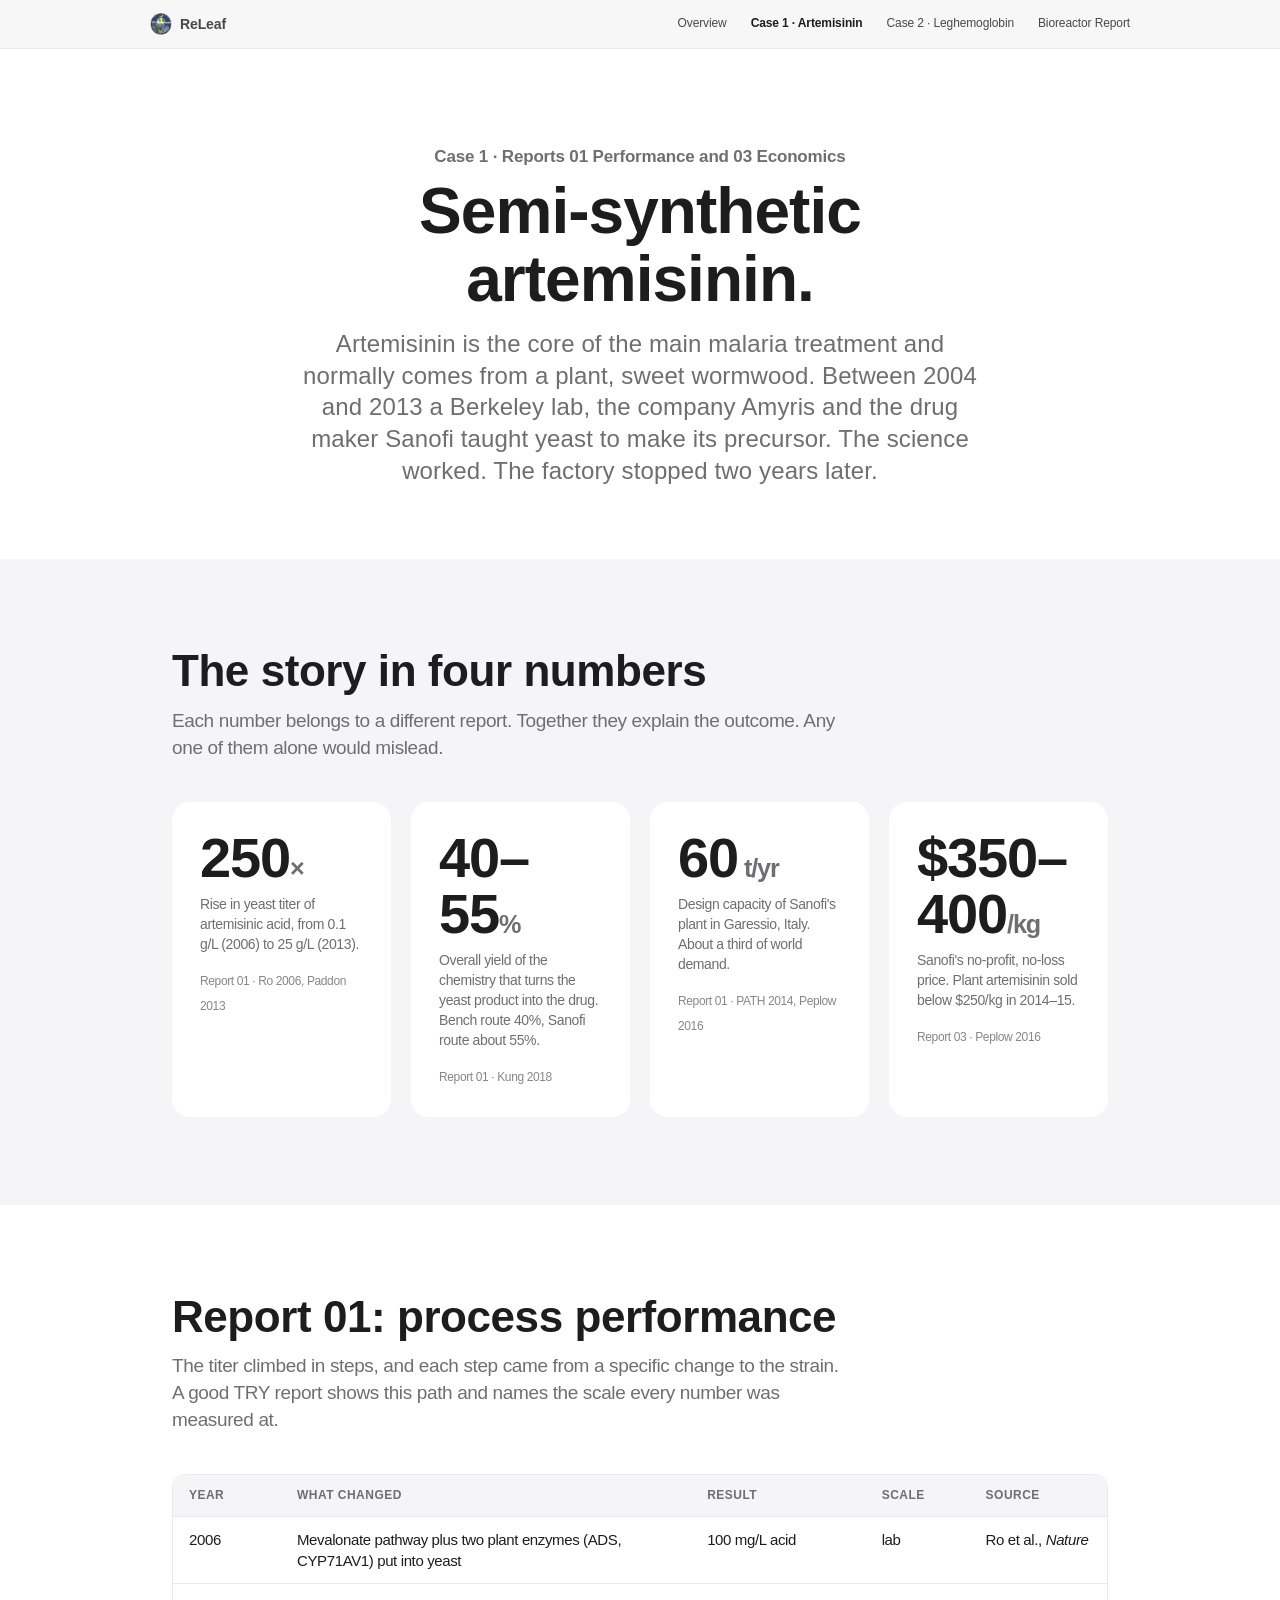
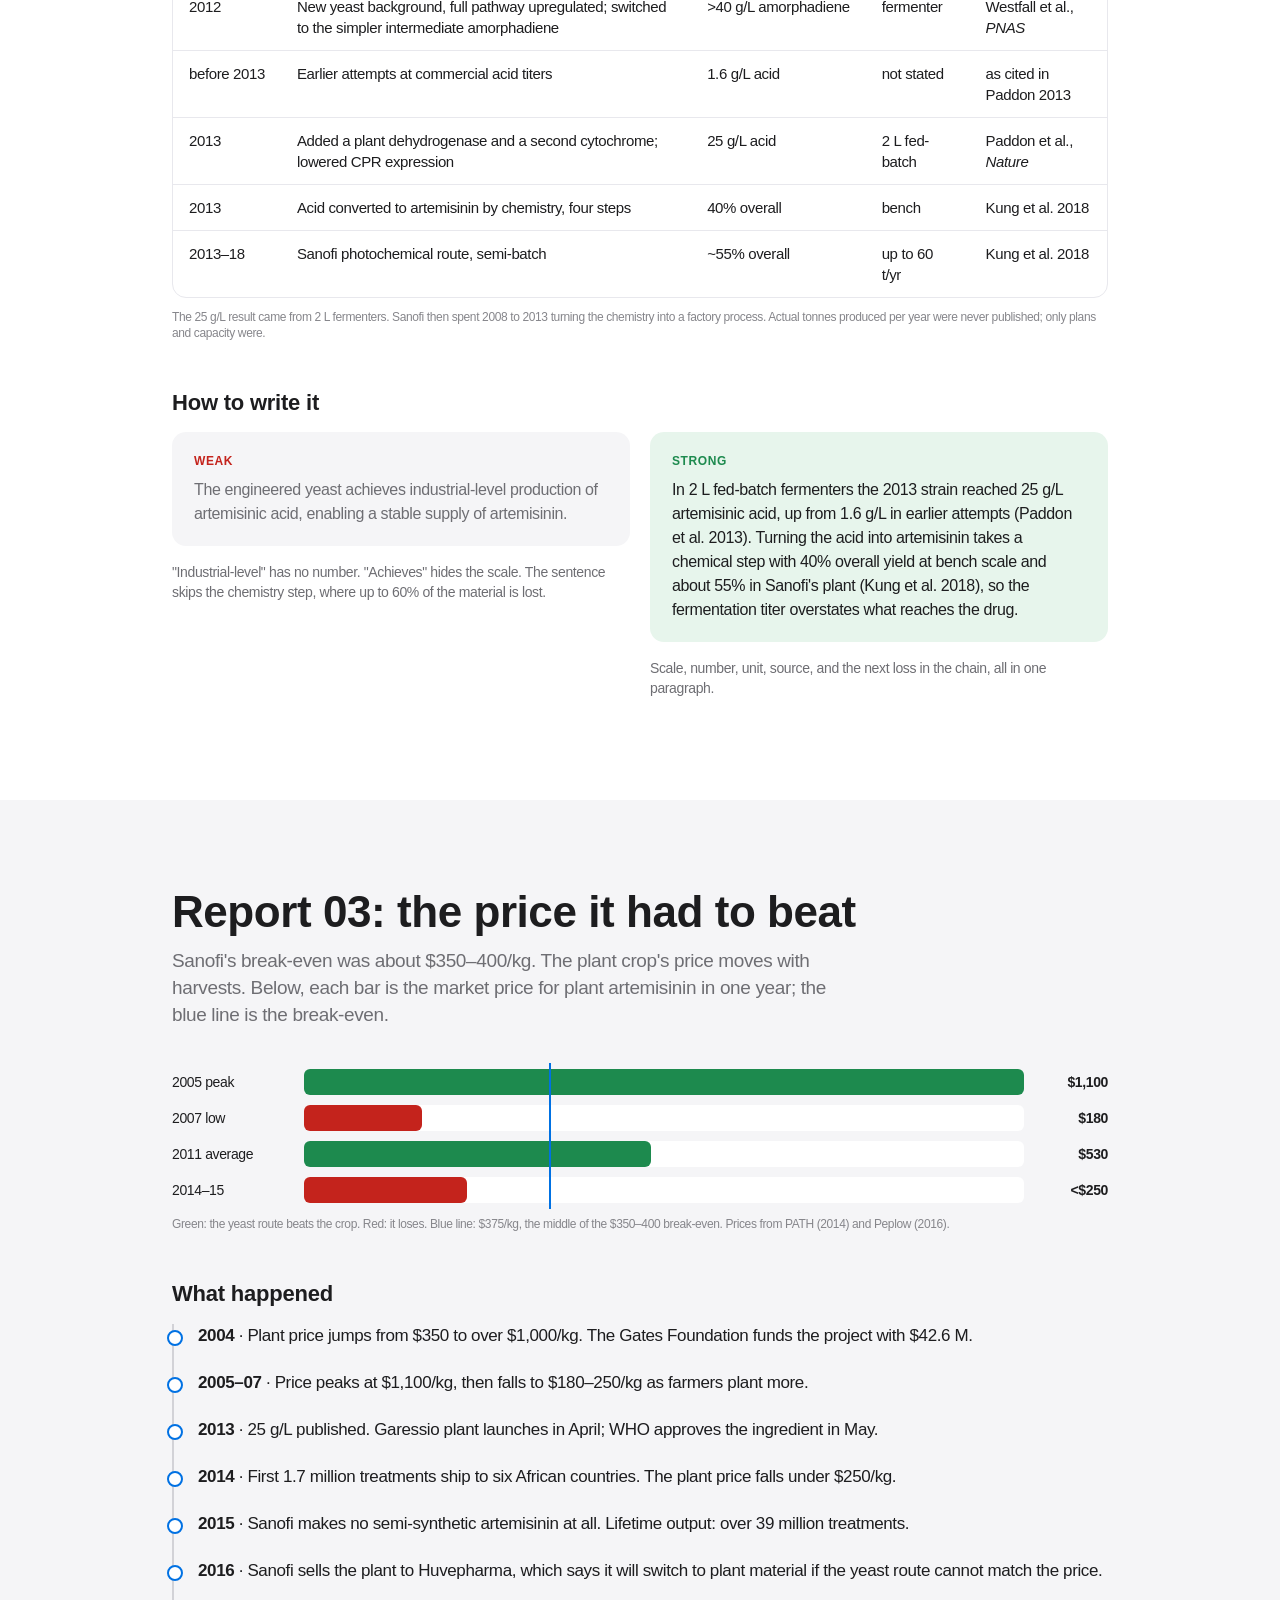
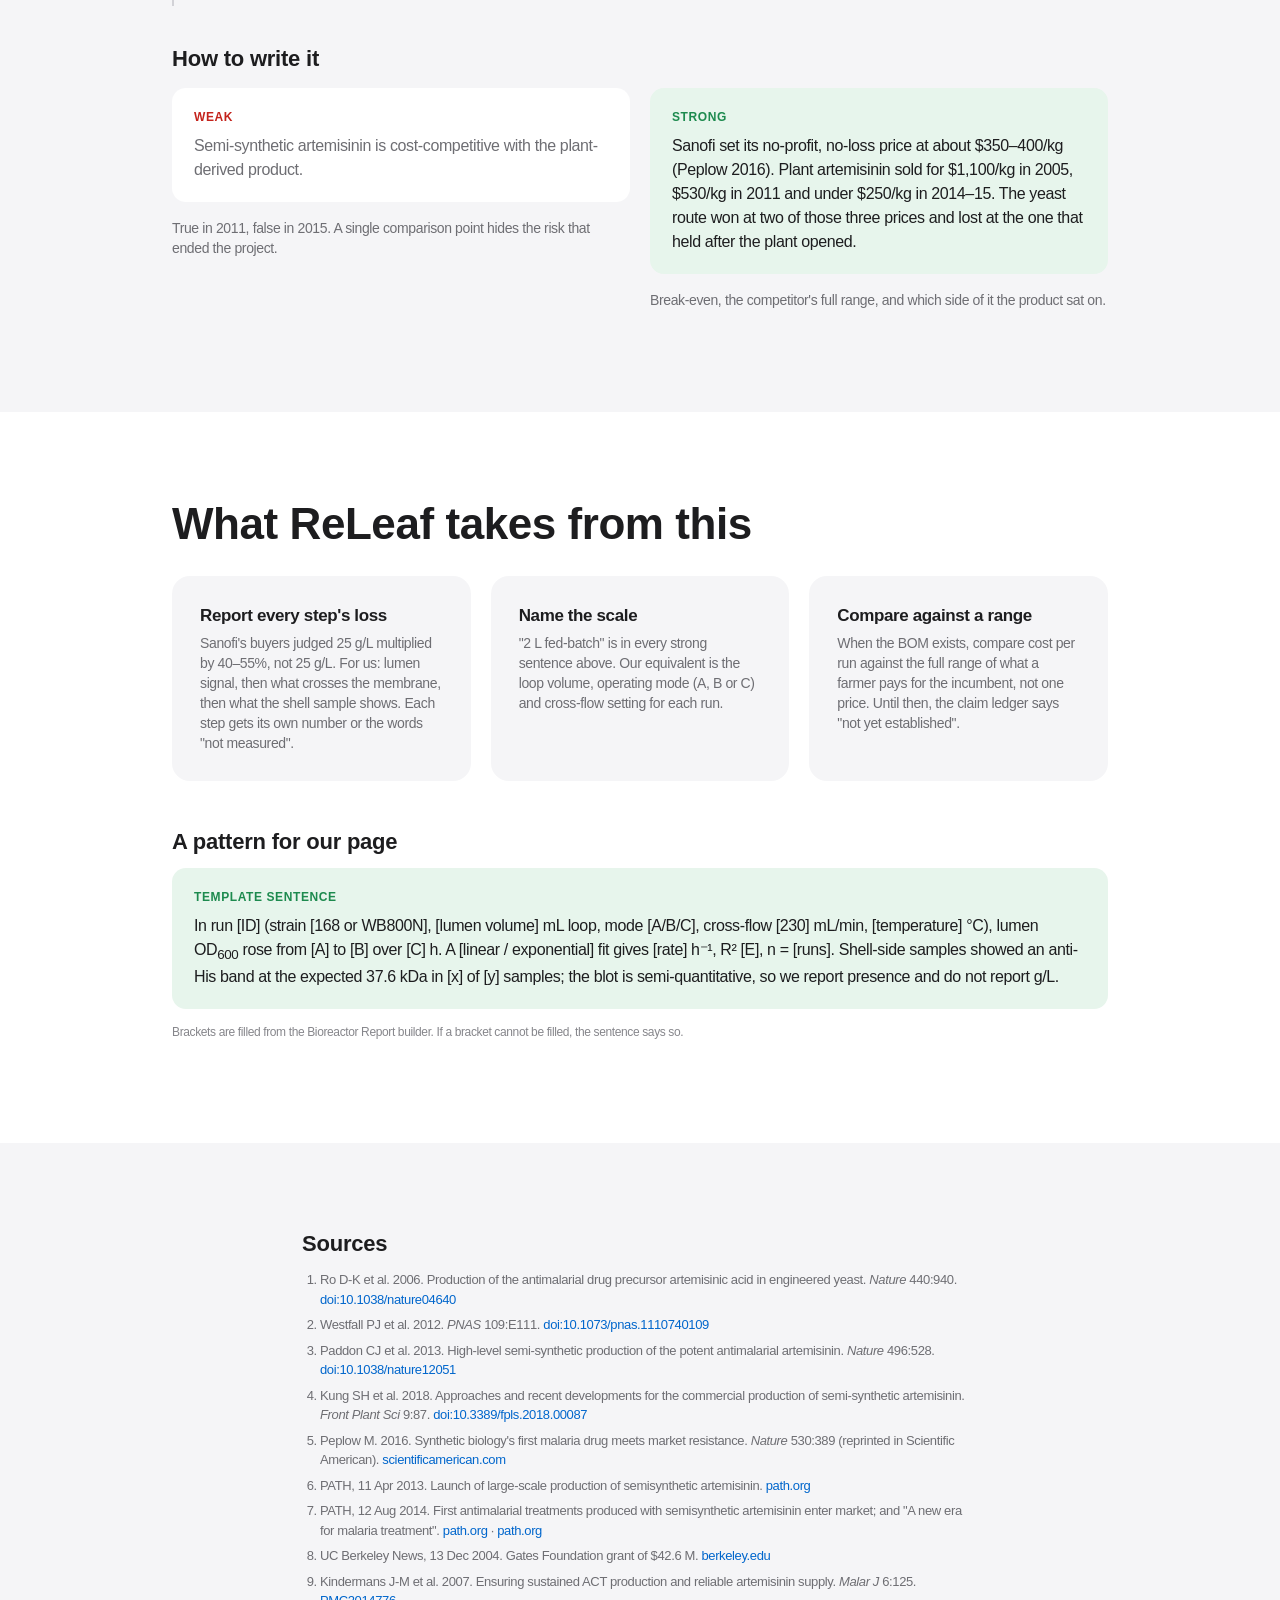
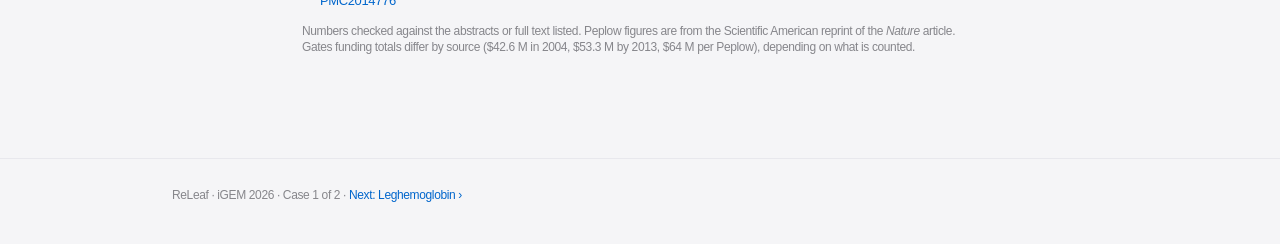
==== case-artemisinin.html @ 92107c77 "ReLeaf biomanufacturing reports: overview, two cases, bioreactor report builder Co-Authored-By: Clau" ====
<!doctype html>
<html lang="en">
<head>
<meta charset="utf-8">
<meta name="viewport" content="width=device-width, initial-scale=1">
<title>Artemisinin Case</title>
<meta name="description" content="Case 1: semi-synthetic artemisinin, read as a process performance report and a techno-economic analysis.">
<link rel="icon" href="assets/logo.png">
<link rel="stylesheet" href="assets/style.css">
</head>
<body>
<nav class="gnav"><div class="gnav-in">
  <a class="brand" href="index.html"><img src="assets/logo.png" alt=""><span>ReLeaf</span></a>
  <div class="gnav-links">
    <a href="index.html">Overview</a>
    <a href="case-artemisinin.html" aria-current="page">Case 1 · Artemisinin</a>
    <a href="case-leghemoglobin.html">Case 2 · Leghemoglobin</a>
    <a href="template.html">Bioreactor Report</a>
  </div>
</div></nav>

<header class="hero"><div class="wrap">
  <p class="eyebrow">Case 1 · Reports 01 Performance and 03 Economics</p>
  <h1>Semi-synthetic<br>artemisinin.</h1>
  <p class="lede">Artemisinin is the core of the main malaria treatment and normally comes from a plant, sweet wormwood. Between 2004 and 2013 a Berkeley lab, the company Amyris and the drug maker Sanofi taught yeast to make its precursor. The science worked. The factory stopped two years later.</p>
</div></header>

<section class="alt"><div class="wrap">
  <h2>The story in four numbers</h2>
  <p class="sub">Each number belongs to a different report. Together they explain the outcome. Any one of them alone would mislead.</p>
  <div class="grid g4">
    <div class="card"><div class="stat">250<small>×</small></div><p class="small muted">Rise in yeast titer of artemisinic acid, from 0.1 g/L (2006) to 25 g/L (2013).</p><span class="tiny">Report 01 · Ro 2006, Paddon 2013</span></div>
    <div class="card"><div class="stat">40–55<small>%</small></div><p class="small muted">Overall yield of the chemistry that turns the yeast product into the drug. Bench route 40%, Sanofi route about 55%.</p><span class="tiny">Report 01 · Kung 2018</span></div>
    <div class="card"><div class="stat">60<small> t/yr</small></div><p class="small muted">Design capacity of Sanofi's plant in Garessio, Italy. About a third of world demand.</p><span class="tiny">Report 01 · PATH 2014, Peplow 2016</span></div>
    <div class="card"><div class="stat">$350–400<small>/kg</small></div><p class="small muted">Sanofi's no-profit, no-loss price. Plant artemisinin sold below $250/kg in 2014–15.</p><span class="tiny">Report 03 · Peplow 2016</span></div>
  </div>
</div></section>

<section><div class="wrap">
  <h2>Report 01: process performance</h2>
  <p class="sub">The titer climbed in steps, and each step came from a specific change to the strain. A good TRY report shows this path and names the scale every number was measured at.</p>
  <div class="tbl-wrap"><table>
    <thead><tr><th>Year</th><th>What changed</th><th>Result</th><th>Scale</th><th>Source</th></tr></thead>
    <tbody>
      <tr><td class="n">2006</td><td>Mevalonate pathway plus two plant enzymes (ADS, CYP71AV1) put into yeast</td><td class="n">100 mg/L acid</td><td>lab</td><td>Ro et al., <i>Nature</i></td></tr>
      <tr><td class="n">2012</td><td>New yeast background, full pathway upregulated; switched to the simpler intermediate amorphadiene</td><td class="n">&gt;40 g/L amorphadiene</td><td>fermenter</td><td>Westfall et al., <i>PNAS</i></td></tr>
      <tr><td class="n">before 2013</td><td>Earlier attempts at commercial acid titers</td><td class="n">1.6 g/L acid</td><td>not stated</td><td>as cited in Paddon 2013</td></tr>
      <tr><td class="n">2013</td><td>Added a plant dehydrogenase and a second cytochrome; lowered CPR expression</td><td class="n">25 g/L acid</td><td>2 L fed-batch</td><td>Paddon et al., <i>Nature</i></td></tr>
      <tr><td class="n">2013</td><td>Acid converted to artemisinin by chemistry, four steps</td><td class="n">40% overall</td><td>bench</td><td>Kung et al. 2018</td></tr>
      <tr><td class="n">2013–18</td><td>Sanofi photochemical route, semi-batch</td><td class="n">~55% overall</td><td>up to 60 t/yr</td><td>Kung et al. 2018</td></tr>
    </tbody>
  </table></div>
  <p class="tiny" style="margin-top:12px">The 25 g/L result came from 2 L fermenters. Sanofi then spent 2008 to 2013 turning the chemistry into a factory process. Actual tonnes produced per year were never published; only plans and capacity were.</p>

  <h3 style="margin-top:48px">How to write it</h3>
  <div class="grid g2" style="margin-top:16px">
    <div>
      <div class="example weak"><span class="lbl">Weak</span>The engineered yeast achieves industrial-level production of artemisinic acid, enabling a stable supply of artemisinin.</div>
      <p class="small muted">"Industrial-level" has no number. "Achieves" hides the scale. The sentence skips the chemistry step, where up to 60% of the material is lost.</p>
    </div>
    <div>
      <div class="example strong"><span class="lbl">Strong</span>In 2 L fed-batch fermenters the 2013 strain reached 25 g/L artemisinic acid, up from 1.6 g/L in earlier attempts (Paddon et al. 2013). Turning the acid into artemisinin takes a chemical step with 40% overall yield at bench scale and about 55% in Sanofi's plant (Kung et al. 2018), so the fermentation titer overstates what reaches the drug.</div>
      <p class="small muted">Scale, number, unit, source, and the next loss in the chain, all in one paragraph.</p>
    </div>
  </div>
</div></section>

<section class="alt"><div class="wrap">
  <h2>Report 03: the price it had to beat</h2>
  <p class="sub">Sanofi's break-even was about $350–400/kg. The plant crop's price moves with harvests. Below, each bar is the market price for plant artemisinin in one year; the blue line is the break-even.</p>
  <div class="bars" role="img" aria-label="Plant artemisinin price by year against a 375 dollar per kilogram break-even. 2005: 1100. 2007: 180. 2011: 530. 2014 to 2015: under 250.">
    <div class="bar"><span>2005 peak</span><div class="track"><div class="fill hi" style="width:100%"></div><div class="be-line" style="left:34%"></div></div><span class="v">$1,100</span></div>
    <div class="bar"><span>2007 low</span><div class="track"><div class="fill lo" style="width:16.4%"></div><div class="be-line" style="left:34%"></div></div><span class="v">$180</span></div>
    <div class="bar"><span>2011 average</span><div class="track"><div class="fill hi" style="width:48.2%"></div><div class="be-line" style="left:34%"></div></div><span class="v">$530</span></div>
    <div class="bar"><span>2014–15</span><div class="track"><div class="fill lo" style="width:22.7%"></div><div class="be-line" style="left:34%"></div></div><span class="v">&lt;$250</span></div>
  </div>
  <p class="tiny" style="margin-top:14px">Green: the yeast route beats the crop. Red: it loses. Blue line: $375/kg, the middle of the $350–400 break-even. Prices from PATH (2014) and Peplow (2016).</p>

  <h3 style="margin-top:48px">What happened</h3>
  <ol class="tl" style="margin-top:16px">
    <li><span class="yr">2004</span> · Plant price jumps from $350 to over $1,000/kg. The Gates Foundation funds the project with $42.6 M.</li>
    <li><span class="yr">2005–07</span> · Price peaks at $1,100/kg, then falls to $180–250/kg as farmers plant more.</li>
    <li><span class="yr">2013</span> · 25 g/L published. Garessio plant launches in April; WHO approves the ingredient in May.</li>
    <li><span class="yr">2014</span> · First 1.7 million treatments ship to six African countries. The plant price falls under $250/kg.</li>
    <li><span class="yr">2015</span> · Sanofi makes no semi-synthetic artemisinin at all. Lifetime output: over 39 million treatments.</li>
    <li><span class="yr">2016</span> · Sanofi sells the plant to Huvepharma, which says it will switch to plant material if the yeast route cannot match the price.</li>
  </ol>

  <h3 style="margin-top:40px">How to write it</h3>
  <div class="grid g2" style="margin-top:16px">
    <div>
      <div class="example weak"><span class="lbl">Weak</span>Semi-synthetic artemisinin is cost-competitive with the plant-derived product.</div>
      <p class="small muted">True in 2011, false in 2015. A single comparison point hides the risk that ended the project.</p>
    </div>
    <div>
      <div class="example strong"><span class="lbl">Strong</span>Sanofi set its no-profit, no-loss price at about $350–400/kg (Peplow 2016). Plant artemisinin sold for $1,100/kg in 2005, $530/kg in 2011 and under $250/kg in 2014–15. The yeast route won at two of those three prices and lost at the one that held after the plant opened.</div>
      <p class="small muted">Break-even, the competitor's full range, and which side of it the product sat on.</p>
    </div>
  </div>
</div></section>

<section><div class="wrap">
  <h2>What ReLeaf takes from this</h2>
  <div class="grid g3" style="margin-top:28px">
    <div class="card"><h4>Report every step's loss</h4><p class="small muted">Sanofi's buyers judged 25 g/L multiplied by 40–55%, not 25 g/L. For us: lumen signal, then what crosses the membrane, then what the shell sample shows. Each step gets its own number or the words "not measured".</p></div>
    <div class="card"><h4>Name the scale</h4><p class="small muted">"2 L fed-batch" is in every strong sentence above. Our equivalent is the loop volume, operating mode (A, B or C) and cross-flow setting for each run.</p></div>
    <div class="card"><h4>Compare against a range</h4><p class="small muted">When the BOM exists, compare cost per run against the full range of what a farmer pays for the incumbent, not one price. Until then, the claim ledger says "not yet established".</p></div>
  </div>

  <h3 style="margin-top:48px">A pattern for our page</h3>
  <div class="example strong" style="margin-top:12px"><span class="lbl">Template sentence</span>In run [ID] (strain [168 or WB800N], [lumen volume] mL loop, mode [A/B/C], cross-flow [230] mL/min, [temperature] °C), lumen OD<sub>600</sub> rose from [A] to [B] over [C] h. A [linear / exponential] fit gives [rate] h⁻¹, R² [E], n = [runs]. Shell-side samples showed an anti-His band at the expected 37.6 kDa in [x] of [y] samples; the blot is semi-quantitative, so we report presence and do not report g/L.</div>
  <p class="tiny">Brackets are filled from the Bioreactor Report builder. If a bracket cannot be filled, the sentence says so.</p>
</div></section>

<section class="alt"><div class="narrow">
  <h3>Sources</h3>
  <ol class="refs">
    <li>Ro D-K et al. 2006. Production of the antimalarial drug precursor artemisinic acid in engineered yeast. <i>Nature</i> 440:940. <a href="https://doi.org/10.1038/nature04640">doi:10.1038/nature04640</a></li>
    <li>Westfall PJ et al. 2012. <i>PNAS</i> 109:E111. <a href="https://doi.org/10.1073/pnas.1110740109">doi:10.1073/pnas.1110740109</a></li>
    <li>Paddon CJ et al. 2013. High-level semi-synthetic production of the potent antimalarial artemisinin. <i>Nature</i> 496:528. <a href="https://doi.org/10.1038/nature12051">doi:10.1038/nature12051</a></li>
    <li>Kung SH et al. 2018. Approaches and recent developments for the commercial production of semi-synthetic artemisinin. <i>Front Plant Sci</i> 9:87. <a href="https://doi.org/10.3389/fpls.2018.00087">doi:10.3389/fpls.2018.00087</a></li>
    <li>Peplow M. 2016. Synthetic biology's first malaria drug meets market resistance. <i>Nature</i> 530:389 (reprinted in Scientific American). <a href="https://www.scientificamerican.com/article/synthetic-biology-s-first-malaria-drug-meets-market-resistance/">scientificamerican.com</a></li>
    <li>PATH, 11 Apr 2013. Launch of large-scale production of semisynthetic artemisinin. <a href="https://www.path.org/our-impact/media-center/sanofi-and-path-announce-the-launch-of-large-scale-production-of-semisynthetic-artemisinin-against-malaria/">path.org</a></li>
    <li>PATH, 12 Aug 2014. First antimalarial treatments produced with semisynthetic artemisinin enter market; and "A new era for malaria treatment". <a href="https://www.path.org/our-impact/media-center/first-antimalarial-treatments-produced-with-semisynthetic-artemisinin-enter-market/">path.org</a> · <a href="https://www.path.org/our-impact/articles/new-era-malaria-treatment/">path.org</a></li>
    <li>UC Berkeley News, 13 Dec 2004. Gates Foundation grant of $42.6 M. <a href="https://newsarchive.berkeley.edu/news/media/releases/2004/12/13_gates.shtml">berkeley.edu</a></li>
    <li>Kindermans J-M et al. 2007. Ensuring sustained ACT production and reliable artemisinin supply. <i>Malar J</i> 6:125. <a href="https://pmc.ncbi.nlm.nih.gov/articles/PMC2014776/">PMC2014776</a></li>
  </ol>
  <p class="tiny">Numbers checked against the abstracts or full text listed. Peplow figures are from the Scientific American reprint of the <i>Nature</i> article. Gates funding totals differ by source ($42.6 M in 2004, $53.3 M by 2013, $64 M per Peplow), depending on what is counted.</p>
</div></section>

<footer><div class="wrap">ReLeaf · iGEM 2026 · Case 1 of 2 · <a href="case-leghemoglobin.html">Next: Leghemoglobin ›</a></div></footer>
</body>
</html>
---- assets/style.css ----
:root {
  --text: #1d1d1f;
  --text-2: #6e6e73;
  --text-3: #86868b;
  --bg: #ffffff;
  --bg-alt: #f5f5f7;
  --card: #ffffff;
  --line: #d2d2d7;
  --line-soft: #e8e8ed;
  --link: #0066cc;
  --accent: #0071e3;
  --green: #1d8a4e;
  --green-soft: #e7f5ec;
  --amber: #b25000;
  --amber-soft: #fff4e5;
  --red: #c4231c;
  --radius: 18px;
  --font: -apple-system, BlinkMacSystemFont, "SF Pro Text", "SF Pro Display", "Helvetica Neue", Helvetica, Arial, sans-serif;
}
@media (prefers-color-scheme: dark) {
  :root:not([data-theme="light"]) {
    --text: #f5f5f7; --text-2: #a1a1a6; --text-3: #86868b;
    --bg: #000000; --bg-alt: #161617; --card: #1d1d1f;
    --line: #424245; --line-soft: #2d2d30;
    --link: #2997ff; --accent: #0a84ff;
    --green: #30d158; --green-soft: #0f2a19; --amber: #ff9f0a; --amber-soft: #2e2108; --red: #ff453a;
  }
}

* { box-sizing: border-box; }
html { -webkit-text-size-adjust: 100%; }
body {
  margin: 0; background: var(--bg); color: var(--text);
  font-family: var(--font); font-size: 17px; line-height: 1.47;
  letter-spacing: -0.022em; -webkit-font-smoothing: antialiased;
}
a { color: var(--link); text-decoration: none; }
a:hover { text-decoration: underline; }
img { max-width: 100%; }

/* Global nav */
.gnav {
  position: sticky; top: 0; z-index: 50;
  background: color-mix(in srgb, var(--bg-alt) 80%, transparent);
  backdrop-filter: saturate(180%) blur(20px); -webkit-backdrop-filter: saturate(180%) blur(20px);
  border-bottom: 1px solid var(--line-soft);
}
.gnav-in { max-width: 1024px; margin: 0 auto; padding: 0 22px; height: 48px; display: flex; align-items: center; gap: 28px; font-size: 12px; letter-spacing: -0.01em; }
.gnav-in .brand { display: flex; align-items: center; gap: 8px; color: var(--text); font-weight: 600; font-size: 14px; }
.gnav-in .brand img { width: 22px; height: 22px; border-radius: 6px; }
.gnav-in a { color: var(--text); opacity: .8; }
.gnav-in a:hover { opacity: 1; text-decoration: none; }
.gnav-in a[aria-current="page"] { opacity: 1; font-weight: 600; }
.gnav-links { display: flex; gap: 24px; margin-left: auto; overflow-x: auto; scrollbar-width: none; }
.gnav-links::-webkit-scrollbar { display: none; }
@media (max-width: 640px) { .gnav-in { gap: 14px; padding: 0 16px; } .gnav-links { gap: 16px; } .gnav-in .brand span { display: none; } }

/* Layout */
.wrap { max-width: 980px; margin: 0 auto; padding: 0 22px; }
.narrow { max-width: 720px; margin: 0 auto; padding: 0 22px; }
@media (max-width: 640px) { .wrap, .narrow { padding: 0 16px; } }
section { padding: 88px 0; }
section.alt { background: var(--bg-alt); }
@media (max-width: 640px) { section { padding: 56px 0; } }

/* Hero */
.hero { text-align: center; padding: 96px 0 72px; }
.eyebrow { font-size: 17px; font-weight: 600; color: var(--text-2); margin: 0 0 8px; letter-spacing: -0.01em; }
h1 { font-size: clamp(40px, 7vw, 64px); line-height: 1.06; letter-spacing: -0.015em; font-weight: 700; margin: 0 0 14px; }
.lede { font-size: clamp(19px, 2.4vw, 24px); line-height: 1.33; color: var(--text-2); max-width: 680px; margin: 0 auto; letter-spacing: 0.005em; }
h2 { font-size: clamp(30px, 4.5vw, 44px); line-height: 1.1; letter-spacing: -0.01em; font-weight: 700; margin: 0 0 12px; }
h3 { font-size: 22px; line-height: 1.2; font-weight: 600; margin: 0 0 8px; letter-spacing: -0.01em; }
h4 { font-size: 17px; font-weight: 600; margin: 0 0 4px; }
p { margin: 0 0 14px; }
.sub { color: var(--text-2); font-size: 19px; line-height: 1.42; max-width: 680px; margin-bottom: 40px; }
.center { text-align: center; } .center .sub { margin-left: auto; margin-right: auto; }
.muted { color: var(--text-2); }
.small { font-size: 14px; line-height: 1.43; }
.tiny { font-size: 12px; line-height: 1.33; color: var(--text-3); }

/* Cards */
.grid { display: grid; gap: 20px; }
.g2 { grid-template-columns: repeat(2, minmax(0, 1fr)); }
.g3 { grid-template-columns: repeat(3, minmax(0, 1fr)); }
.g4 { grid-template-columns: repeat(4, minmax(0, 1fr)); }
@media (max-width: 860px) { .g3, .g4 { grid-template-columns: repeat(2, minmax(0, 1fr)); } }
@media (max-width: 600px) { .g2, .g3, .g4 { grid-template-columns: 1fr; } }
.card { background: var(--card); border-radius: var(--radius); padding: 28px; }
section:not(.alt) .card { background: var(--bg-alt); }
.card .num { font-size: 13px; font-weight: 600; color: var(--text-3); margin-bottom: 10px; display: block; }
.card p:last-child { margin-bottom: 0; }
.card.link { display: block; color: var(--text); transition: transform .3s cubic-bezier(.2,.8,.2,1); }
.card.link:hover { text-decoration: none; transform: scale(1.012); }
.more { color: var(--link); font-size: 17px; }
.more::after { content: " ›"; }

.tag { display: inline-block; font-size: 12px; font-weight: 600; padding: 3px 10px; border-radius: 980px; margin-right: 6px; }
.tag.go { background: var(--green-soft); color: var(--green); }
.tag.later { background: var(--amber-soft); color: var(--amber); }
.tag.skip { background: var(--bg-alt); color: var(--text-2); border: 1px solid var(--line); }

/* Big stat */
.stat { font-size: clamp(40px, 6vw, 56px); font-weight: 700; letter-spacing: -0.02em; line-height: 1; margin-bottom: 8px; }
.stat small { font-size: .45em; font-weight: 600; color: var(--text-2); }

/* Tables */
.tbl-wrap { overflow-x: auto; border-radius: 14px; border: 1px solid var(--line-soft); background: var(--card); }
table { width: 100%; border-collapse: collapse; font-size: 15px; line-height: 1.4; }
th, td { text-align: left; padding: 12px 16px; border-bottom: 1px solid var(--line-soft); vertical-align: top; }
th { font-size: 12px; font-weight: 600; color: var(--text-2); text-transform: uppercase; letter-spacing: .04em; background: var(--bg-alt); }
tr:last-child td { border-bottom: 0; }
td.n { font-variant-numeric: tabular-nums; white-space: nowrap; }

/* Writing example blocks */
.example { border-radius: 14px; padding: 20px 22px; margin: 0 0 16px; font-size: 16px; line-height: 1.5; }
.example .lbl { display: block; font-size: 12px; font-weight: 600; text-transform: uppercase; letter-spacing: .05em; margin-bottom: 8px; }
.example.weak { background: var(--bg-alt); color: var(--text-2); }
.example.weak .lbl { color: var(--red); }
.example.strong { background: var(--green-soft); }
.example.strong .lbl { color: var(--green); }
section.alt .example.weak { background: var(--card); }

/* Timeline */
.tl { list-style: none; padding: 0; margin: 0; border-left: 2px solid var(--line); }
.tl li { position: relative; padding: 0 0 22px 24px; }
.tl li::before { content: ""; position: absolute; left: -7px; top: 6px; width: 12px; height: 12px; border-radius: 50%; background: var(--bg); border: 2px solid var(--accent); }
.tl .yr { font-weight: 600; font-variant-numeric: tabular-nums; }

/* Price bars */
.bars { display: grid; gap: 10px; }
.bar { display: grid; grid-template-columns: 120px 1fr 72px; align-items: center; gap: 12px; font-size: 14px; }
.bar .track { height: 26px; background: var(--bg-alt); border-radius: 6px; position: relative; overflow: visible; }
section.alt .bar .track { background: var(--card); }
.bar .fill { height: 100%; border-radius: 6px; background: var(--text-3); }
.bar .fill.hi { background: var(--green); }
.bar .fill.lo { background: var(--red); }
.bar .v { font-variant-numeric: tabular-nums; font-weight: 600; text-align: right; }
.be-line { position: absolute; top: -6px; bottom: -6px; width: 2px; background: var(--accent); }
@media (max-width: 600px) { .bar { grid-template-columns: 84px 1fr 60px; font-size: 13px; } }

/* Checklist / plan */
.plan-day { border-top: 1px solid var(--line); padding-top: 20px; }
.task { display: grid; grid-template-columns: 96px 1fr; gap: 16px; padding: 14px 0; border-bottom: 1px solid var(--line-soft); }
.task .who { font-weight: 600; font-size: 15px; }
.task .what { font-size: 16px; }
.task .what .tiny { display: block; margin-top: 4px; }
@media (max-width: 600px) { .task { grid-template-columns: 1fr; gap: 4px; } }

.refs { font-size: 13px; line-height: 1.5; color: var(--text-2); padding-left: 18px; }
.refs li { margin-bottom: 6px; word-break: break-word; }

footer { border-top: 1px solid var(--line-soft); background: var(--bg-alt); padding: 28px 0 40px; font-size: 12px; color: var(--text-3); }

/* Buttons */
.btn { appearance: none; border: 0; cursor: pointer; font: inherit; font-size: 17px; padding: 11px 22px; border-radius: 980px; background: var(--accent); color: #fff; letter-spacing: -0.01em; }
.btn:hover { filter: brightness(1.08); text-decoration: none; }
.btn.secondary { background: transparent; color: var(--link); border: 1px solid var(--link); }
.btn.ghost { background: transparent; color: var(--link); padding: 11px 10px; }
.btn:focus-visible, input:focus-visible, select:focus-visible, textarea:focus-visible { outline: 3px solid color-mix(in srgb, var(--accent) 45%, transparent); outline-offset: 2px; }
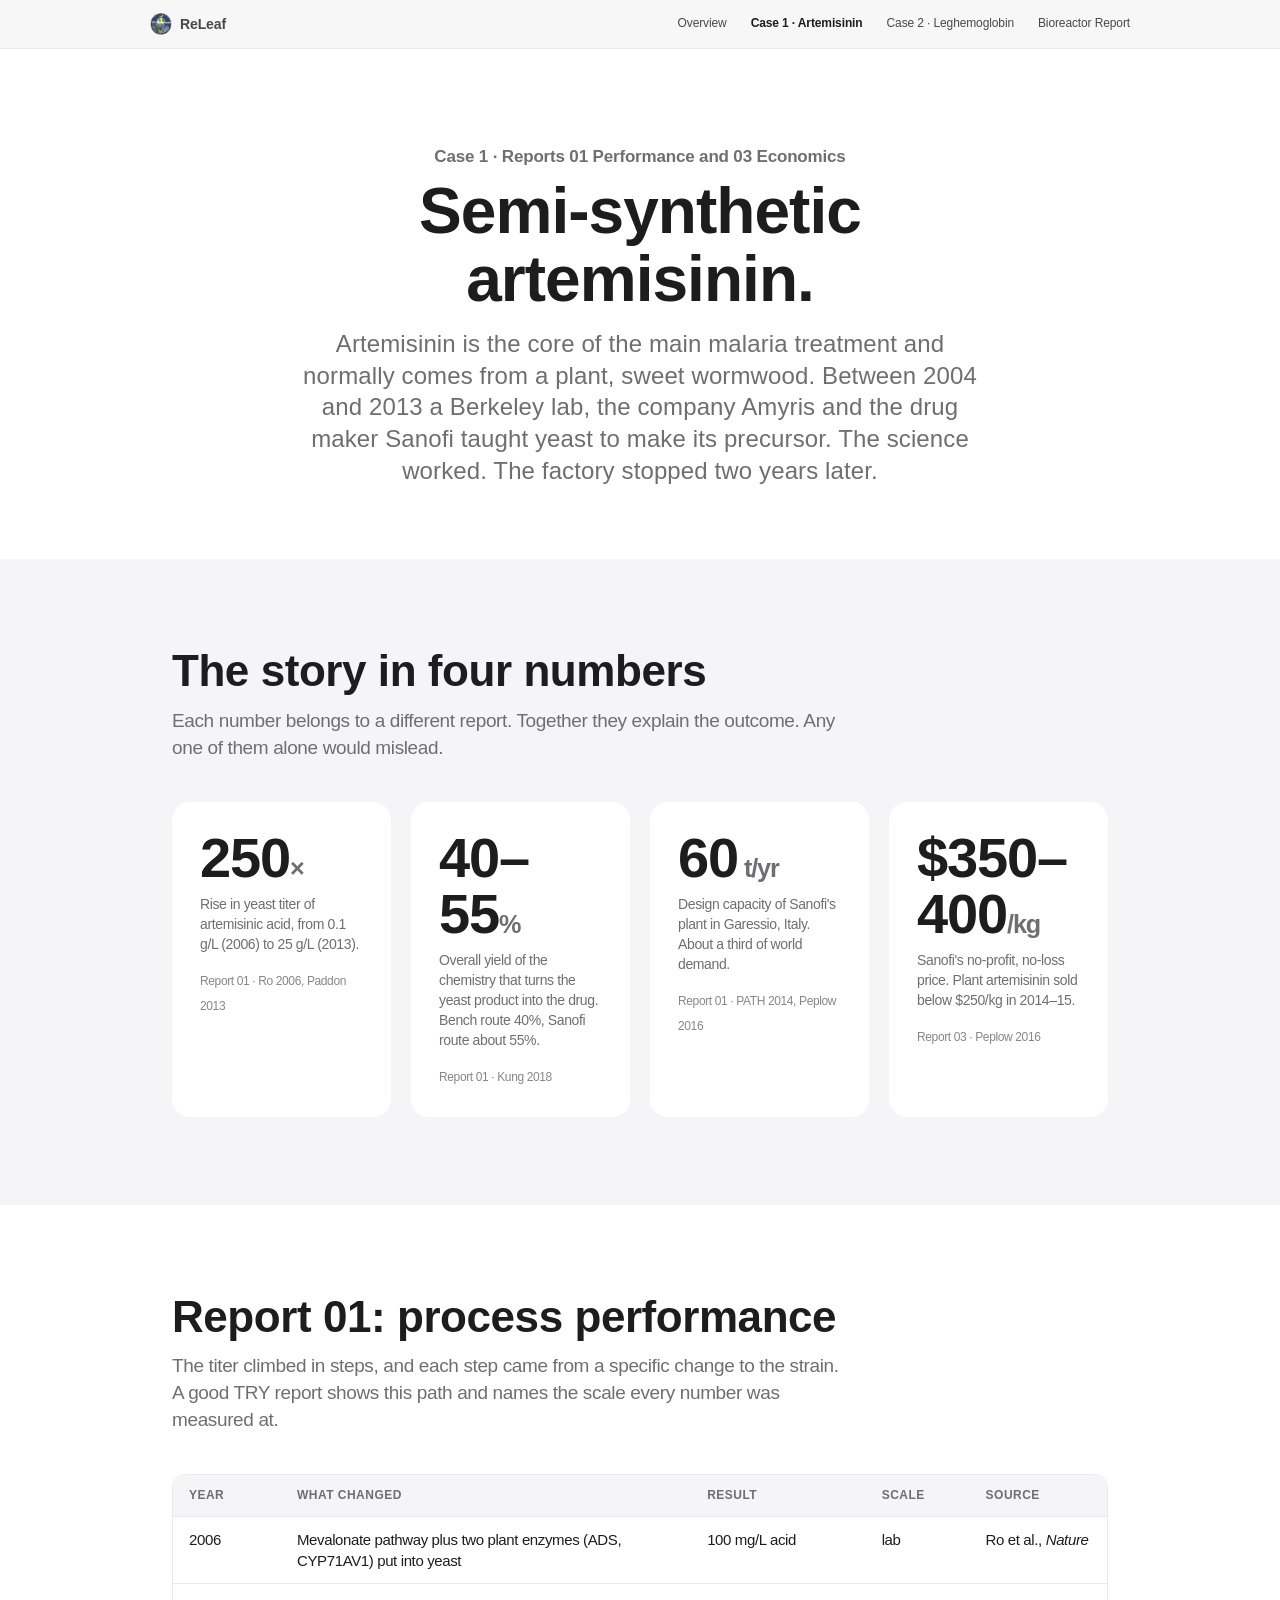
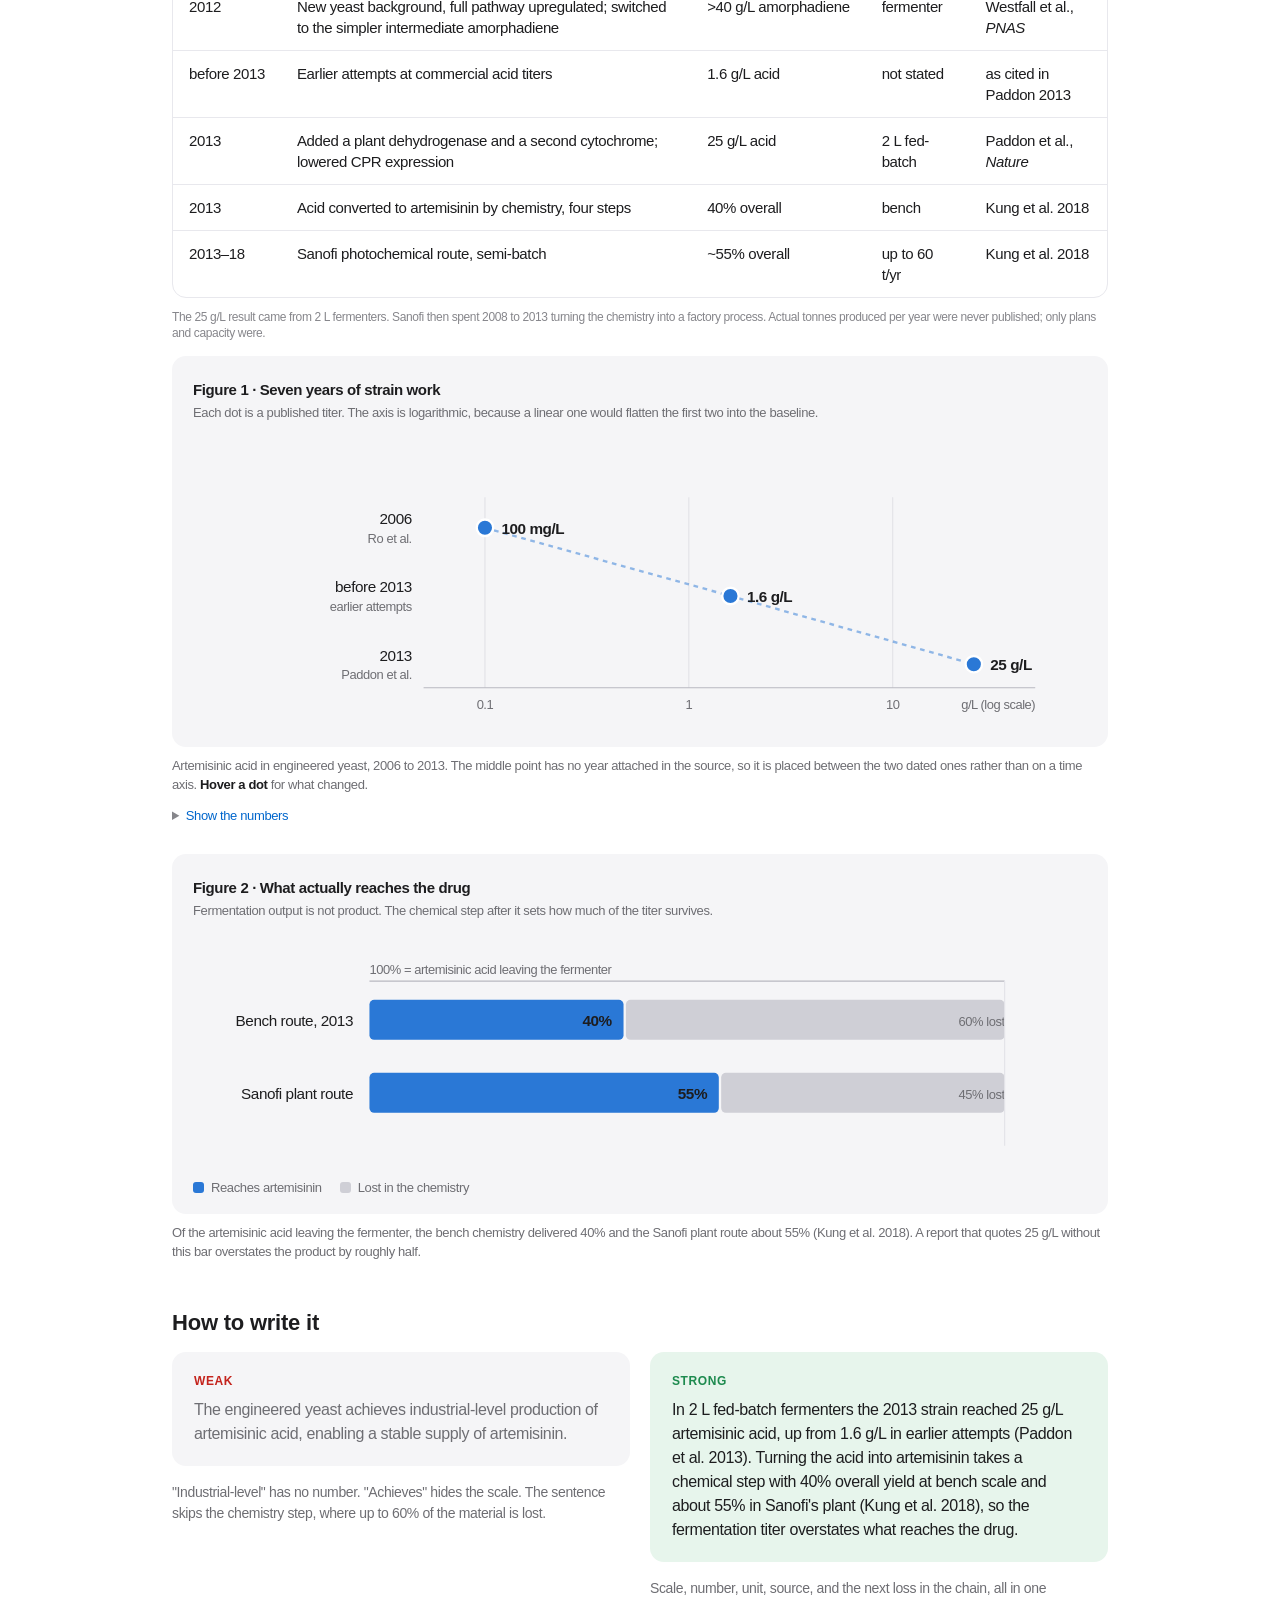
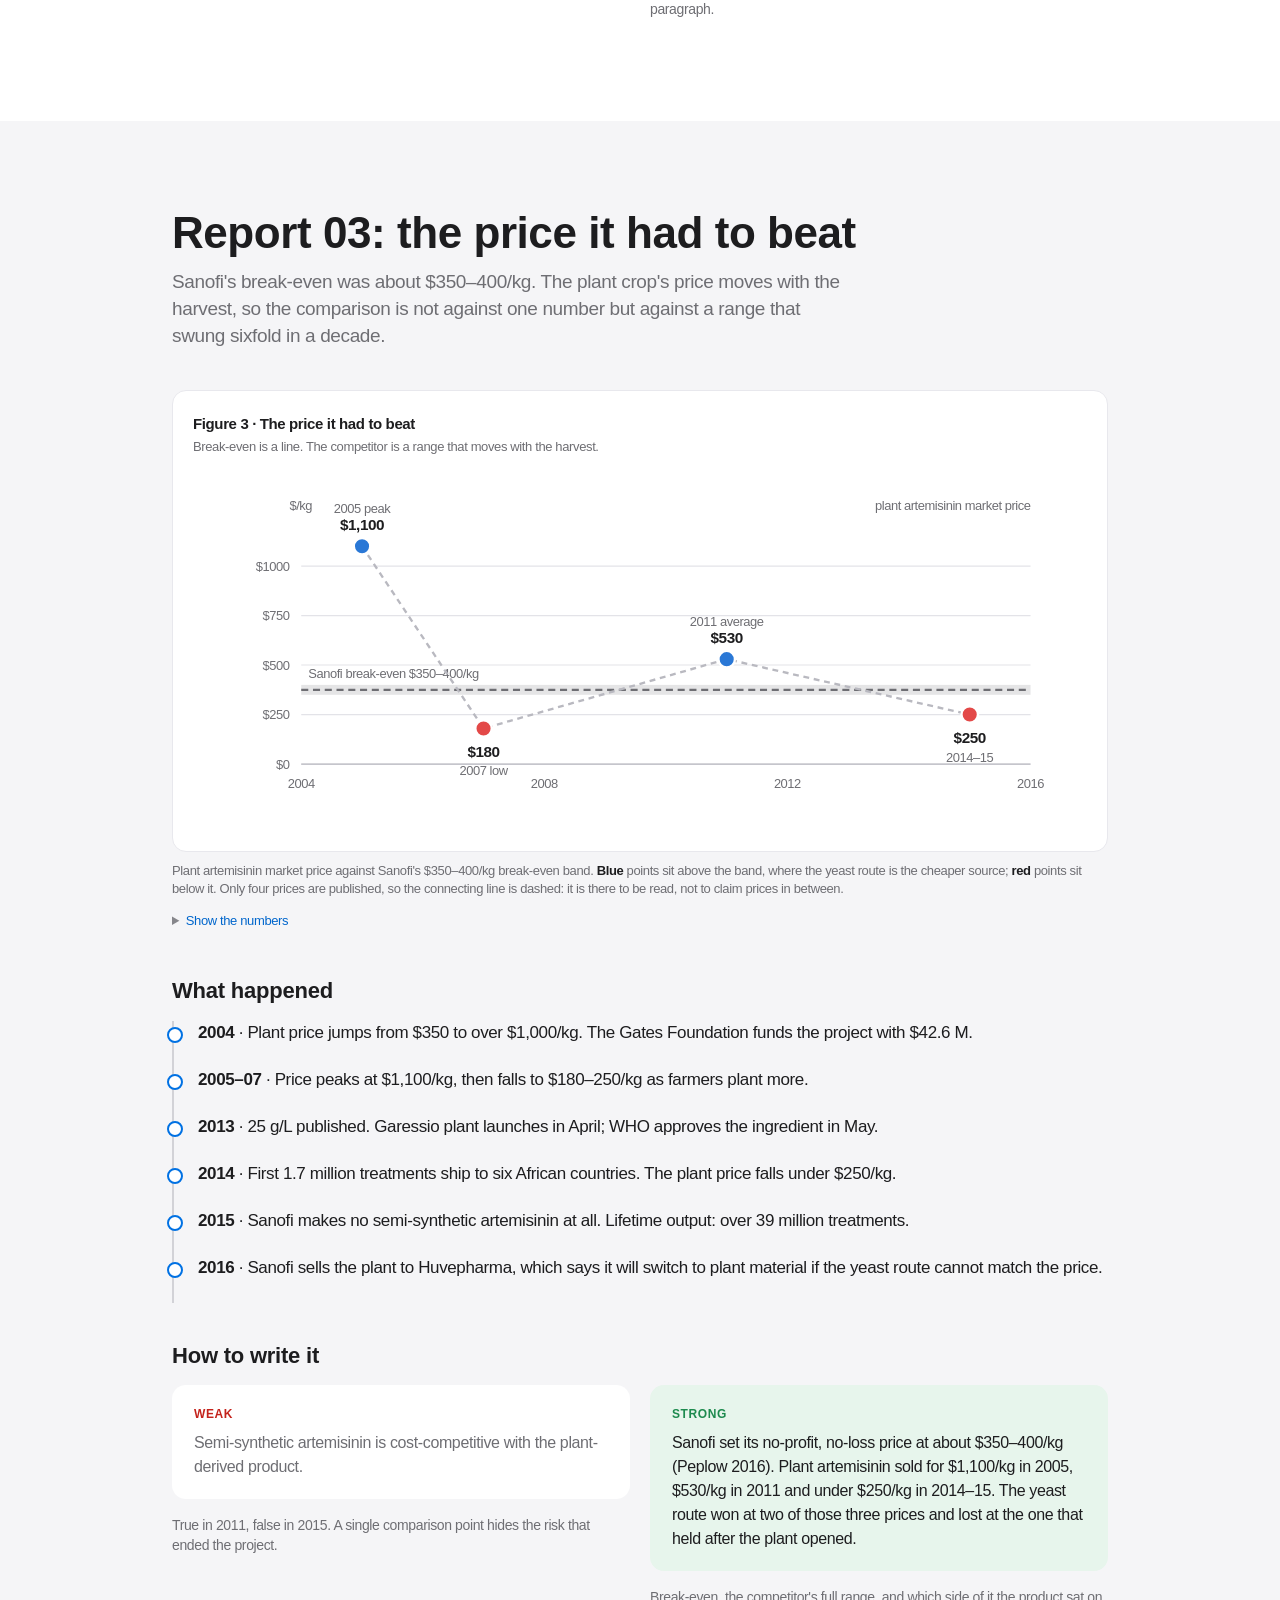
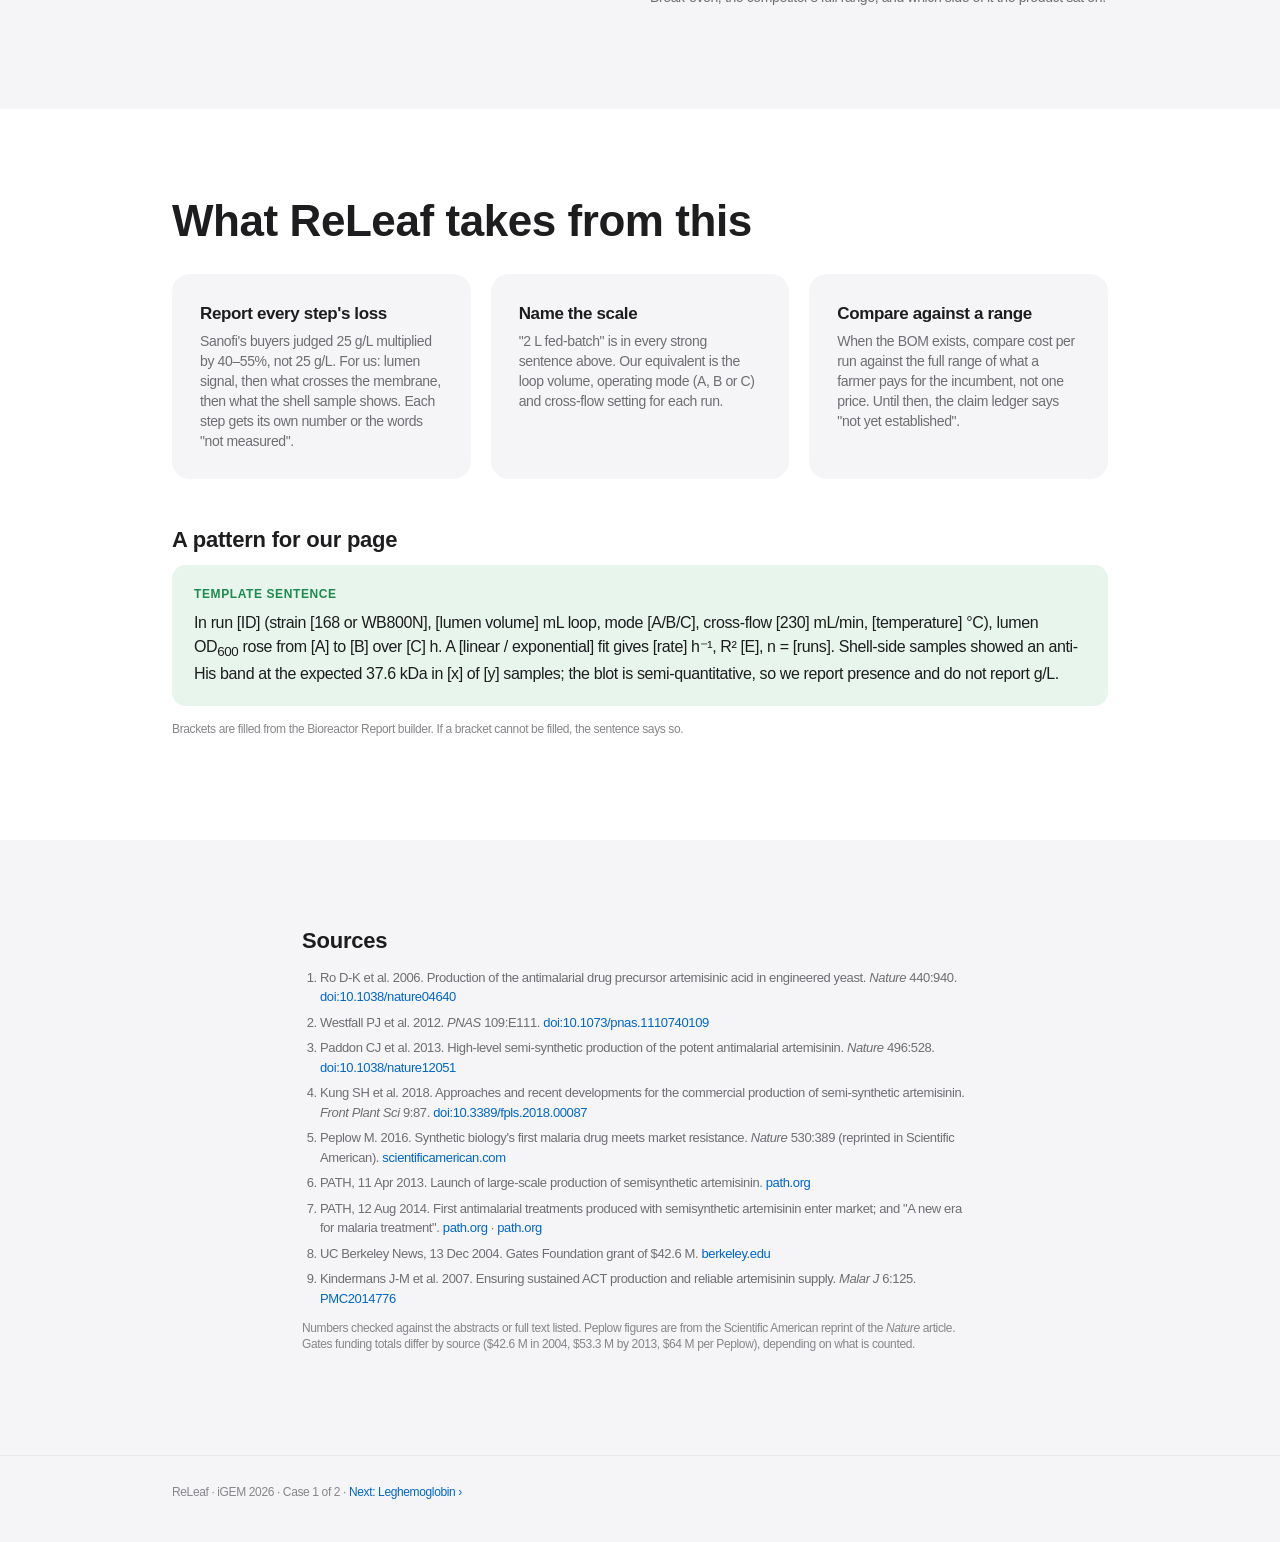
==== commit 9f3b3d43: "Add eight figures: titer trajectory, yield cascade, price vs break-even, process flow, lot purity, s" ====
--- a/case-artemisinin.html
+++ b/case-artemisinin.html
@@ -7,6 +7,7 @@
 <meta name="description" content="Case 1: semi-synthetic artemisinin, read as a process performance report and a techno-economic analysis.">
 <link rel="icon" href="assets/logo.png">
 <link rel="stylesheet" href="assets/style.css">
+<link rel="stylesheet" href="assets/viz.css">
 </head>
 <body>
 <nav class="gnav"><div class="gnav-in">
@@ -52,6 +53,64 @@
   </table></div>
   <p class="tiny" style="margin-top:12px">The 25 g/L result came from 2 L fermenters. Sanofi then spent 2008 to 2013 turning the chemistry into a factory process. Actual tonnes produced per year were never published; only plans and capacity were.</p>
 
+  <figure class="fig viz">
+<div class="frame">
+<p class="fig-title">Figure 1 · Seven years of strain work</p>
+<p class="fig-sub">Each dot is a published titer. The axis is logarithmic, because a linear one would flatten the first two into the baseline.</p>
+<svg class="chart" viewBox="0 0 760 250" role="img" aria-labelledby="f1t">
+<title id="f1t">Artemisinic acid titer in yeast rose from 0.1 to 25 grams per litre between 2006 and 2013, on a logarithmic scale.</title>
+<line class="grid" x1="248.2" y1="52" x2="248.2" y2="214"/>
+<text class="lbl-s" x="248.2" y="232" text-anchor="middle">0.1</text>
+<line class="grid" x1="421.5" y1="52" x2="421.5" y2="214"/>
+<text class="lbl-s" x="421.5" y="232" text-anchor="middle">1</text>
+<line class="grid" x1="594.8" y1="52" x2="594.8" y2="214"/>
+<text class="lbl-s" x="594.8" y="232" text-anchor="middle">10</text>
+<text class="lbl-s" x="716" y="232" text-anchor="end">g/L (log scale)</text>
+<line class="axis" x1="196" y1="214" x2="716" y2="214"/>
+<polyline points="248.2,78 456.9,136 663.8,194" fill="none" stroke="var(--s1)" stroke-width="2" stroke-dasharray="4 4" opacity=".5"/>
+<text class="cat" x="186" y="75" text-anchor="end">2006</text>
+<text class="lbl-s" x="186" y="91" text-anchor="end">Ro et al.</text>
+<circle cx="248.2" cy="78" r="7" fill="var(--s1)" stroke="var(--card)" stroke-width="2" tabindex="0" data-tip="<b>100 mg/L</b> artemisinic acid<br>2006 · Ro et al.<br>mevalonate pathway + 2 plant enzymes"/>
+<text class="val" x="262.2" y="83">100 mg/L</text>
+<text class="cat" x="186" y="133" text-anchor="end">before 2013</text>
+<text class="lbl-s" x="186" y="149" text-anchor="end">earlier attempts</text>
+<circle cx="456.9" cy="136" r="7" fill="var(--s1)" stroke="var(--card)" stroke-width="2" tabindex="0" data-tip="<b>1.6 g/L</b> artemisinic acid<br>before 2013 · earlier attempts<br>as cited by Paddon et al."/>
+<text class="val" x="470.9" y="141">1.6 g/L</text>
+<text class="cat" x="186" y="191" text-anchor="end">2013</text>
+<text class="lbl-s" x="186" y="207" text-anchor="end">Paddon et al.</text>
+<circle cx="663.8" cy="194" r="7" fill="var(--s1)" stroke="var(--card)" stroke-width="2" tabindex="0" data-tip="<b>25 g/L</b> artemisinic acid<br>2013 · Paddon et al.<br>+ plant dehydrogenase, 2nd cytochrome, less CPR"/>
+<text class="val" x="677.8" y="199">25 g/L</text>
+</svg>
+</div>
+<figcaption>Artemisinic acid in engineered yeast, 2006 to 2013. The middle point has no year attached in the source, so it is placed between the two dated ones rather than on a time axis. <b>Hover a dot</b> for what changed.</figcaption>
+<details class="fig-table"><summary>Show the numbers</summary><div class="tbl-wrap"><table><thead><tr><th>Milestone</th><th>Year</th><th>Artemisinic acid</th></tr></thead><tbody><tr><td>Ro et al., first engineered yeast</td><td class="n">2006</td><td class="n">0.1 g/L</td></tr><tr><td>Earlier attempts at commercial titers</td><td class="n">not stated</td><td class="n">1.6 g/L</td></tr><tr><td>Paddon et al., final strain</td><td class="n">2013</td><td class="n">25 g/L</td></tr></tbody></table></div></details>
+</figure>
+
+  <figure class="fig viz">
+<div class="frame">
+<p class="fig-title">Figure 2 · What actually reaches the drug</p>
+<p class="fig-sub">Fermentation output is not product. The chemical step after it sets how much of the titer survives.</p>
+<svg class="chart" viewBox="0 0 760 196" role="img" aria-labelledby="f2t">
+<title id="f2t">Of the artemisinic acid leaving the fermenter, 40 percent reaches the drug by the bench route and 55 percent by the Sanofi plant route.</title>
+<text class="cat" x="136" y="78" text-anchor="end">Bench route, 2013</text>
+<rect x="150" y="56" width="216.0" height="34" rx="4" fill="var(--s1)" tabindex="0" data-tip="<b>40%</b> of the acid reaches artemisinin<br>Amyris four-step chemistry"/>
+<rect x="368.0" y="56" width="322.0" height="34" rx="4" fill="var(--neutral)" data-tip="<b>60%</b> lost in the chemical conversion"/>
+<text class="val" x="356.0" y="78" text-anchor="end" fill="#fff">40%</text>
+<text class="lbl-s" x="690" y="78" text-anchor="end" fill="var(--text-2)">60% lost</text>
+<text class="cat" x="136" y="140" text-anchor="end">Sanofi plant route</text>
+<rect x="150" y="118" width="297.0" height="34" rx="4" fill="var(--s1)" tabindex="0" data-tip="<b>55%</b> of the acid reaches artemisinin<br>photochemical, semi-batch, Garessio"/>
+<rect x="449.0" y="118" width="241.0" height="34" rx="4" fill="var(--neutral)" data-tip="<b>45%</b> lost in the chemical conversion"/>
+<text class="val" x="437.0" y="140" text-anchor="end" fill="#fff">55%</text>
+<text class="lbl-s" x="690" y="140" text-anchor="end" fill="var(--text-2)">45% lost</text>
+<text class="lbl-s" x="150" y="34">100% = artemisinic acid leaving the fermenter</text>
+<line class="axis" x1="150" y1="40" x2="690" y2="40"/>
+<line class="grid" x1="690" y1="40" x2="690" y2="180"/>
+</svg>
+<p class="legend"><span><i style="background:var(--s1)"></i>Reaches artemisinin</span><span><i style="background:var(--neutral)"></i>Lost in the chemistry</span></p>
+</div>
+<figcaption>Of the artemisinic acid leaving the fermenter, the bench chemistry delivered 40% and the Sanofi plant route about 55% (Kung et al. 2018). A report that quotes 25 g/L without this bar overstates the product by roughly half.</figcaption>
+</figure>
+
   <h3 style="margin-top:48px">How to write it</h3>
   <div class="grid g2" style="margin-top:16px">
     <div>
@@ -67,14 +126,51 @@
 
 <section class="alt"><div class="wrap">
   <h2>Report 03: the price it had to beat</h2>
-  <p class="sub">Sanofi's break-even was about $350–400/kg. The plant crop's price moves with harvests. Below, each bar is the market price for plant artemisinin in one year; the blue line is the break-even.</p>
-  <div class="bars" role="img" aria-label="Plant artemisinin price by year against a 375 dollar per kilogram break-even. 2005: 1100. 2007: 180. 2011: 530. 2014 to 2015: under 250.">
-    <div class="bar"><span>2005 peak</span><div class="track"><div class="fill hi" style="width:100%"></div><div class="be-line" style="left:34%"></div></div><span class="v">$1,100</span></div>
-    <div class="bar"><span>2007 low</span><div class="track"><div class="fill lo" style="width:16.4%"></div><div class="be-line" style="left:34%"></div></div><span class="v">$180</span></div>
-    <div class="bar"><span>2011 average</span><div class="track"><div class="fill hi" style="width:48.2%"></div><div class="be-line" style="left:34%"></div></div><span class="v">$530</span></div>
-    <div class="bar"><span>2014–15</span><div class="track"><div class="fill lo" style="width:22.7%"></div><div class="be-line" style="left:34%"></div></div><span class="v">&lt;$250</span></div>
-  </div>
-  <p class="tiny" style="margin-top:14px">Green: the yeast route beats the crop. Red: it loses. Blue line: $375/kg, the middle of the $350–400 break-even. Prices from PATH (2014) and Peplow (2016).</p>
+  <p class="sub">Sanofi's break-even was about $350–400/kg. The plant crop's price moves with the harvest, so the comparison is not against one number but against a range that swung sixfold in a decade.</p>
+  <figure class="fig viz">
+<div class="frame">
+<p class="fig-title">Figure 3 · The price it had to beat</p>
+<p class="fig-sub">Break-even is a line. The competitor is a range that moves with the harvest.</p>
+<svg class="chart" viewBox="0 0 760 310" role="img" aria-labelledby="f3t">
+<title id="f3t">Plant artemisinin sold at 1100 dollars per kilogram in 2005, 180 in 2007, 530 in 2011 and under 250 in 2014 to 2015, against a break-even band of 350 to 400 dollars.</title>
+<line class="grid" x1="92" y1="250.0" x2="712" y2="250.0"/>
+<text class="lbl-s" x="82" y="254.0" text-anchor="end">$0</text>
+<line class="grid" x1="92" y1="207.9" x2="712" y2="207.9"/>
+<text class="lbl-s" x="82" y="211.9" text-anchor="end">$250</text>
+<line class="grid" x1="92" y1="165.8" x2="712" y2="165.8"/>
+<text class="lbl-s" x="82" y="169.8" text-anchor="end">$500</text>
+<line class="grid" x1="92" y1="123.8" x2="712" y2="123.8"/>
+<text class="lbl-s" x="82" y="127.8" text-anchor="end">$750</text>
+<line class="grid" x1="92" y1="81.7" x2="712" y2="81.7"/>
+<text class="lbl-s" x="82" y="85.7" text-anchor="end">$1000</text>
+<rect x="92" y="182.7" width="620" height="8.4" fill="var(--text-2)" opacity=".18"/>
+<line x1="92" y1="186.9" x2="712" y2="186.9" stroke="var(--text-2)" stroke-width="2" stroke-dasharray="6 4"/>
+<text class="lbl-s" x="98" y="176.9" fill="var(--text)">Sanofi break-even $350–400/kg</text>
+<polyline points="143.7,64.8 247.0,219.7 453.7,160.8 660.3,207.9" fill="none" stroke="var(--axis)" stroke-width="2" stroke-dasharray="5 4"/>
+<circle cx="143.7" cy="64.8" r="7" fill="var(--pos)" stroke="var(--card)" stroke-width="2" tabindex="0" data-tip="<b>$1100/kg</b> · 2005 peak<br>yeast route wins on price<br>source: PATH"/>
+<text class="val" x="143.7" y="50.8" text-anchor="middle">$1,100</text>
+<text class="lbl-s" x="143.7" y="36.8" text-anchor="middle">2005 peak</text>
+<circle cx="247.0" cy="219.7" r="7" fill="var(--neg)" stroke="var(--card)" stroke-width="2" tabindex="0" data-tip="<b>$180/kg</b> · 2007 low<br>yeast route loses on price<br>source: PATH"/>
+<text class="val" x="247.0" y="243.7" text-anchor="middle">$180</text>
+<text class="lbl-s" x="247.0" y="259.7" text-anchor="middle">2007 low</text>
+<circle cx="453.7" cy="160.8" r="7" fill="var(--pos)" stroke="var(--card)" stroke-width="2" tabindex="0" data-tip="<b>$530/kg</b> · 2011 average<br>yeast route wins on price<br>source: PATH"/>
+<text class="val" x="453.7" y="146.8" text-anchor="middle">$530</text>
+<text class="lbl-s" x="453.7" y="132.8" text-anchor="middle">2011 average</text>
+<circle cx="660.3" cy="207.9" r="7" fill="var(--neg)" stroke="var(--card)" stroke-width="2" tabindex="0" data-tip="<b>$250/kg</b> · 2014–15<br>yeast route loses on price<br>source: Peplow, reported as under $250"/>
+<text class="val" x="660.3" y="231.9" text-anchor="middle">$250</text>
+<text class="lbl-s" x="660.3" y="247.9" text-anchor="middle">2014–15</text>
+<line class="axis" x1="92" y1="250" x2="712" y2="250"/>
+<text class="lbl-s" x="92.0" y="270" text-anchor="middle">2004</text>
+<text class="lbl-s" x="298.7" y="270" text-anchor="middle">2008</text>
+<text class="lbl-s" x="505.3" y="270" text-anchor="middle">2012</text>
+<text class="lbl-s" x="712.0" y="270" text-anchor="middle">2016</text>
+<text class="lbl-s" x="82" y="34" text-anchor="start">$/kg</text>
+<text class="lbl-s" x="712" y="34" text-anchor="end">plant artemisinin market price</text>
+</svg>
+</div>
+<figcaption>Plant artemisinin market price against Sanofi's $350–400/kg break-even band. <b>Blue</b> points sit above the band, where the yeast route is the cheaper source; <b>red</b> points sit below it. Only four prices are published, so the connecting line is dashed: it is there to be read, not to claim prices in between.</figcaption>
+<details class="fig-table"><summary>Show the numbers</summary><div class="tbl-wrap"><table><thead><tr><th>Year</th><th>Plant artemisinin</th><th>Against break-even</th><th>Source</th></tr></thead><tbody><tr><td class="n">2005 peak</td><td class="n">$1,100/kg</td><td>yeast route wins</td><td>PATH 2014</td></tr><tr><td class="n">2007 low</td><td class="n">$180/kg</td><td>yeast route loses</td><td>PATH 2014</td></tr><tr><td class="n">2011 average</td><td class="n">$530/kg</td><td>yeast route wins</td><td>PATH 2014</td></tr><tr><td class="n">2014–15</td><td class="n">under $250/kg</td><td>yeast route loses</td><td>Peplow 2016</td></tr></tbody></table></div></details>
+</figure>
 
   <h3 style="margin-top:48px">What happened</h3>
   <ol class="tl" style="margin-top:16px">
@@ -129,5 +225,6 @@
 </div></section>
 
 <footer><div class="wrap">ReLeaf · iGEM 2026 · Case 1 of 2 · <a href="case-leghemoglobin.html">Next: Leghemoglobin ›</a></div></footer>
+<script src="assets/viz.js"></script>
 </body>
 </html>
--- a/assets/viz.css
+++ b/assets/viz.css
@@ -0,0 +1,81 @@
+/* Chart + diagram tokens. Series colours are the validated 3-slot set,
+   stepped separately for the dark surface. */
+.viz {
+  --s1: #2a78d6;      /* slot 1 blue */
+  --s2: #eb6834;      /* slot 2 orange */
+  --s3: #1baf7a;      /* slot 3 aqua */
+  --pos: #2a78d6;     /* diverging, favourable arm */
+  --neg: #e34948;     /* diverging, unfavourable arm */
+  --neutral: #cfcfd6; /* the "rest of it" fill */
+  --grid: #e3e3e8;
+  --axis: #b9b9c0;
+}
+@media (prefers-color-scheme: dark) {
+  :root:not([data-theme="light"]) .viz {
+    --s1: #3987e5; --s2: #d95926; --s3: #199e70;
+    --pos: #3987e5; --neg: #e66767;
+    --neutral: #3c3c42; --grid: #2d2d33; --axis: #55555d;
+  }
+  :root:not([data-theme="light"]) svg.chart .host { fill-opacity: .85; }
+}
+
+figure.fig { margin: 0 0 28px; }
+figure.fig .frame {
+  background: var(--card); border: 1px solid var(--line-soft);
+  border-radius: 14px; padding: 22px 20px 16px;
+}
+section:not(.alt) figure.fig .frame { background: var(--bg-alt); border-color: transparent; }
+figure.fig figcaption { font-size: 13px; line-height: 1.45; color: var(--text-2); margin-top: 10px; }
+figure.fig figcaption b { color: var(--text); font-weight: 600; }
+.fig-title { font-size: 15px; font-weight: 600; margin: 0 0 2px; }
+.fig-sub { font-size: 13px; color: var(--text-2); margin: 0 0 14px; }
+
+svg.chart { width: 100%; height: auto; display: block; overflow: visible; }
+svg.chart text { font-family: var(--font); fill: var(--text-2); }
+svg.chart .lbl { font-size: 12px; }
+svg.chart .lbl-s { font-size: 11px; }
+svg.chart .val { font-size: 13px; font-weight: 600; fill: var(--text); font-variant-numeric: tabular-nums; }
+svg.chart .cat { font-size: 13px; fill: var(--text); }
+svg.chart .grid { stroke: var(--grid); stroke-width: 1; }
+svg.chart .axis { stroke: var(--axis); stroke-width: 1; }
+svg.chart .ink { fill: var(--text); }
+svg.chart [data-tip] { cursor: default; }
+svg.chart .host { fill: var(--s2); fill-opacity: .5; }
+
+/* legend */
+.legend { display: flex; flex-wrap: wrap; gap: 6px 18px; font-size: 13px; color: var(--text-2); margin: 14px 0 0; }
+.legend span { display: inline-flex; align-items: center; gap: 7px; }
+.legend i { width: 11px; height: 11px; border-radius: 3px; display: inline-block; flex: none; }
+
+/* diagram primitives */
+svg.chart .box { fill: var(--card); stroke: var(--line); stroke-width: 1.5; }
+section:not(.alt) svg.chart .box { fill: var(--bg); }
+svg.chart .box-t { font-size: 13px; font-weight: 600; fill: var(--text); }
+svg.chart .box-s { font-size: 11px; fill: var(--text-2); }
+svg.chart .flow { stroke: var(--axis); stroke-width: 1.5; fill: none; }
+svg.chart .note-l { stroke: var(--axis); stroke-width: 1; stroke-dasharray: 3 3; }
+
+/* tooltip */
+#viztip {
+  position: fixed; z-index: 90; pointer-events: none; opacity: 0;
+  transition: opacity .12s ease; max-width: 260px;
+  background: var(--text); color: var(--bg);
+  font-size: 12.5px; line-height: 1.4; padding: 7px 10px; border-radius: 9px;
+  box-shadow: 0 6px 20px rgba(0,0,0,.18);
+}
+#viztip.on { opacity: 1; }
+#viztip b { font-weight: 600; }
+
+/* data table toggle under a chart */
+.fig-table { margin-top: 12px; }
+.fig-table summary { font-size: 13px; color: var(--link); cursor: pointer; }
+.fig-table summary::marker { color: var(--text-3); }
+.fig-table table { margin-top: 10px; font-size: 13px; }
+.fig-table .tbl-wrap { border-color: var(--line-soft); }
+
+/* On a narrow screen the charts keep a readable size and the frame pans. */
+@media (max-width: 760px) {
+  figure.fig .frame { overflow-x: auto; -webkit-overflow-scrolling: touch; }
+  figure.fig svg.chart { min-width: 600px; }
+  figure.fig .legend { min-width: 600px; }
+}
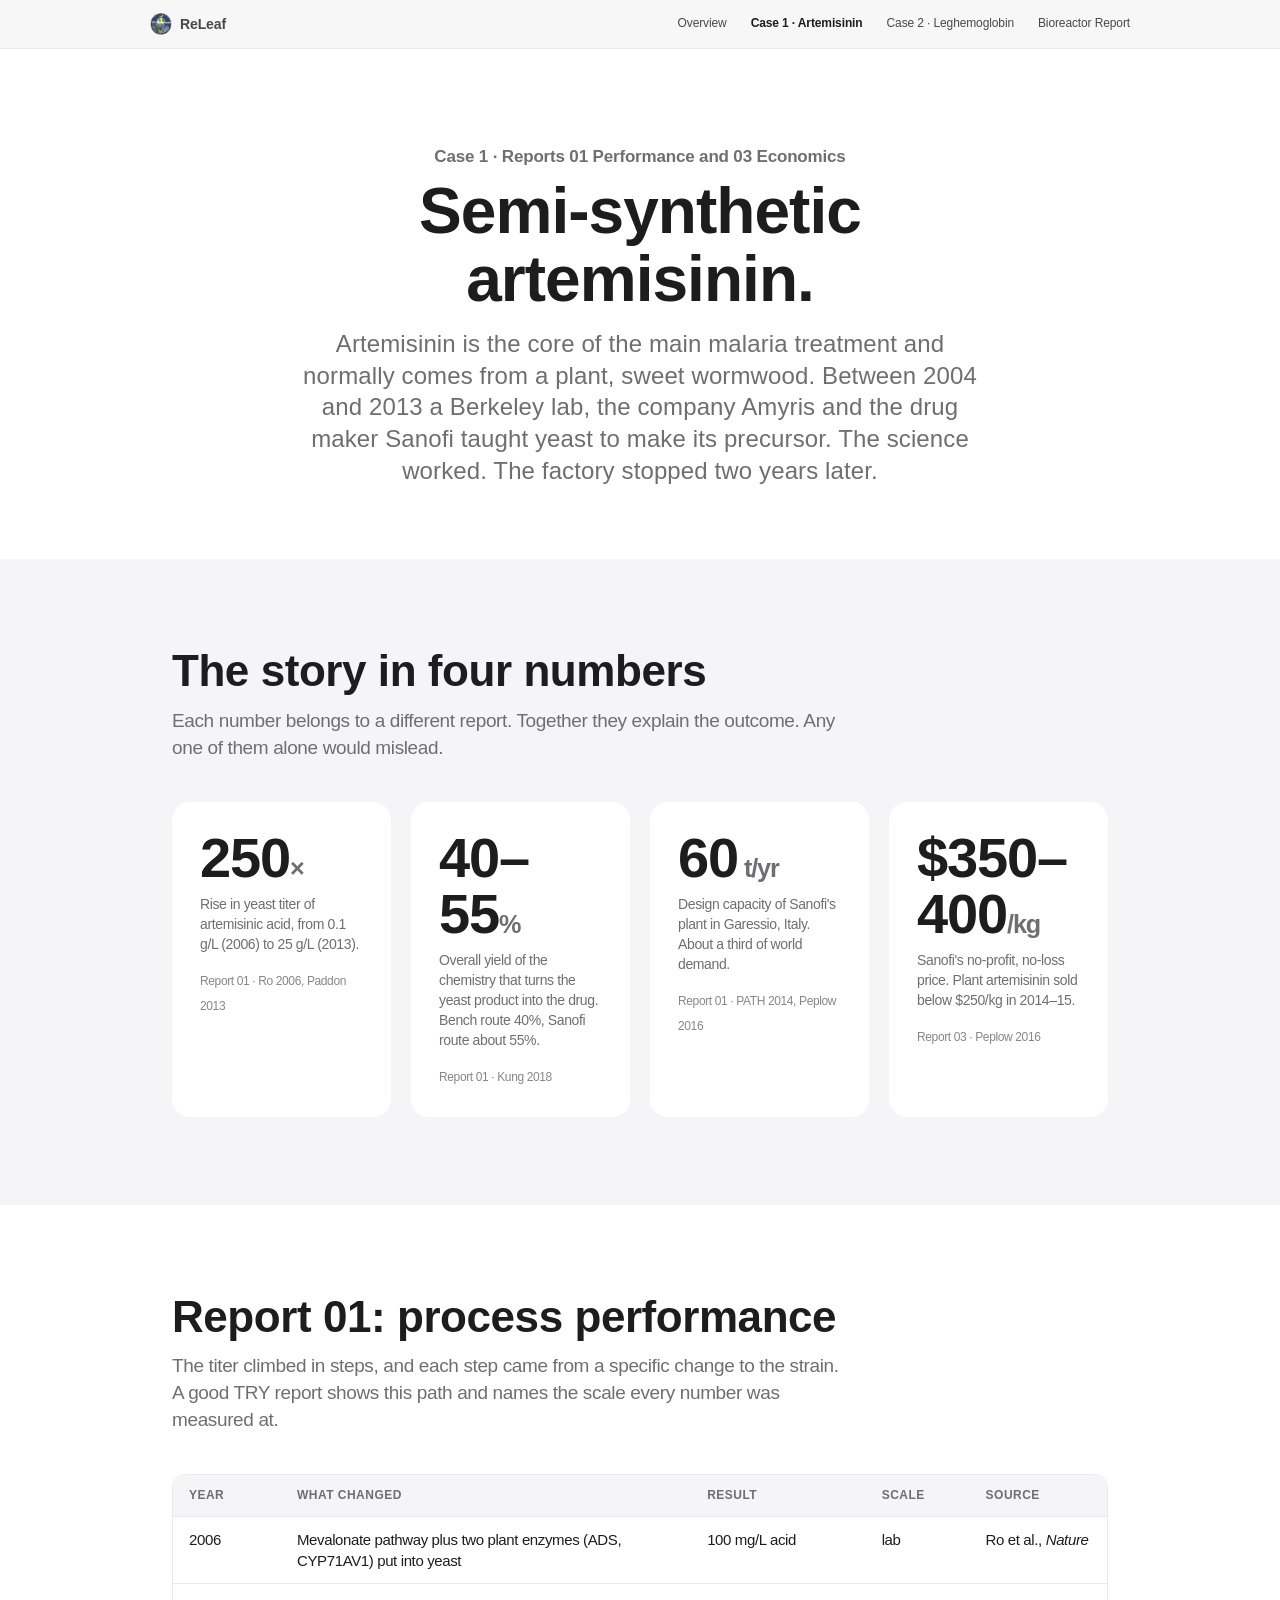
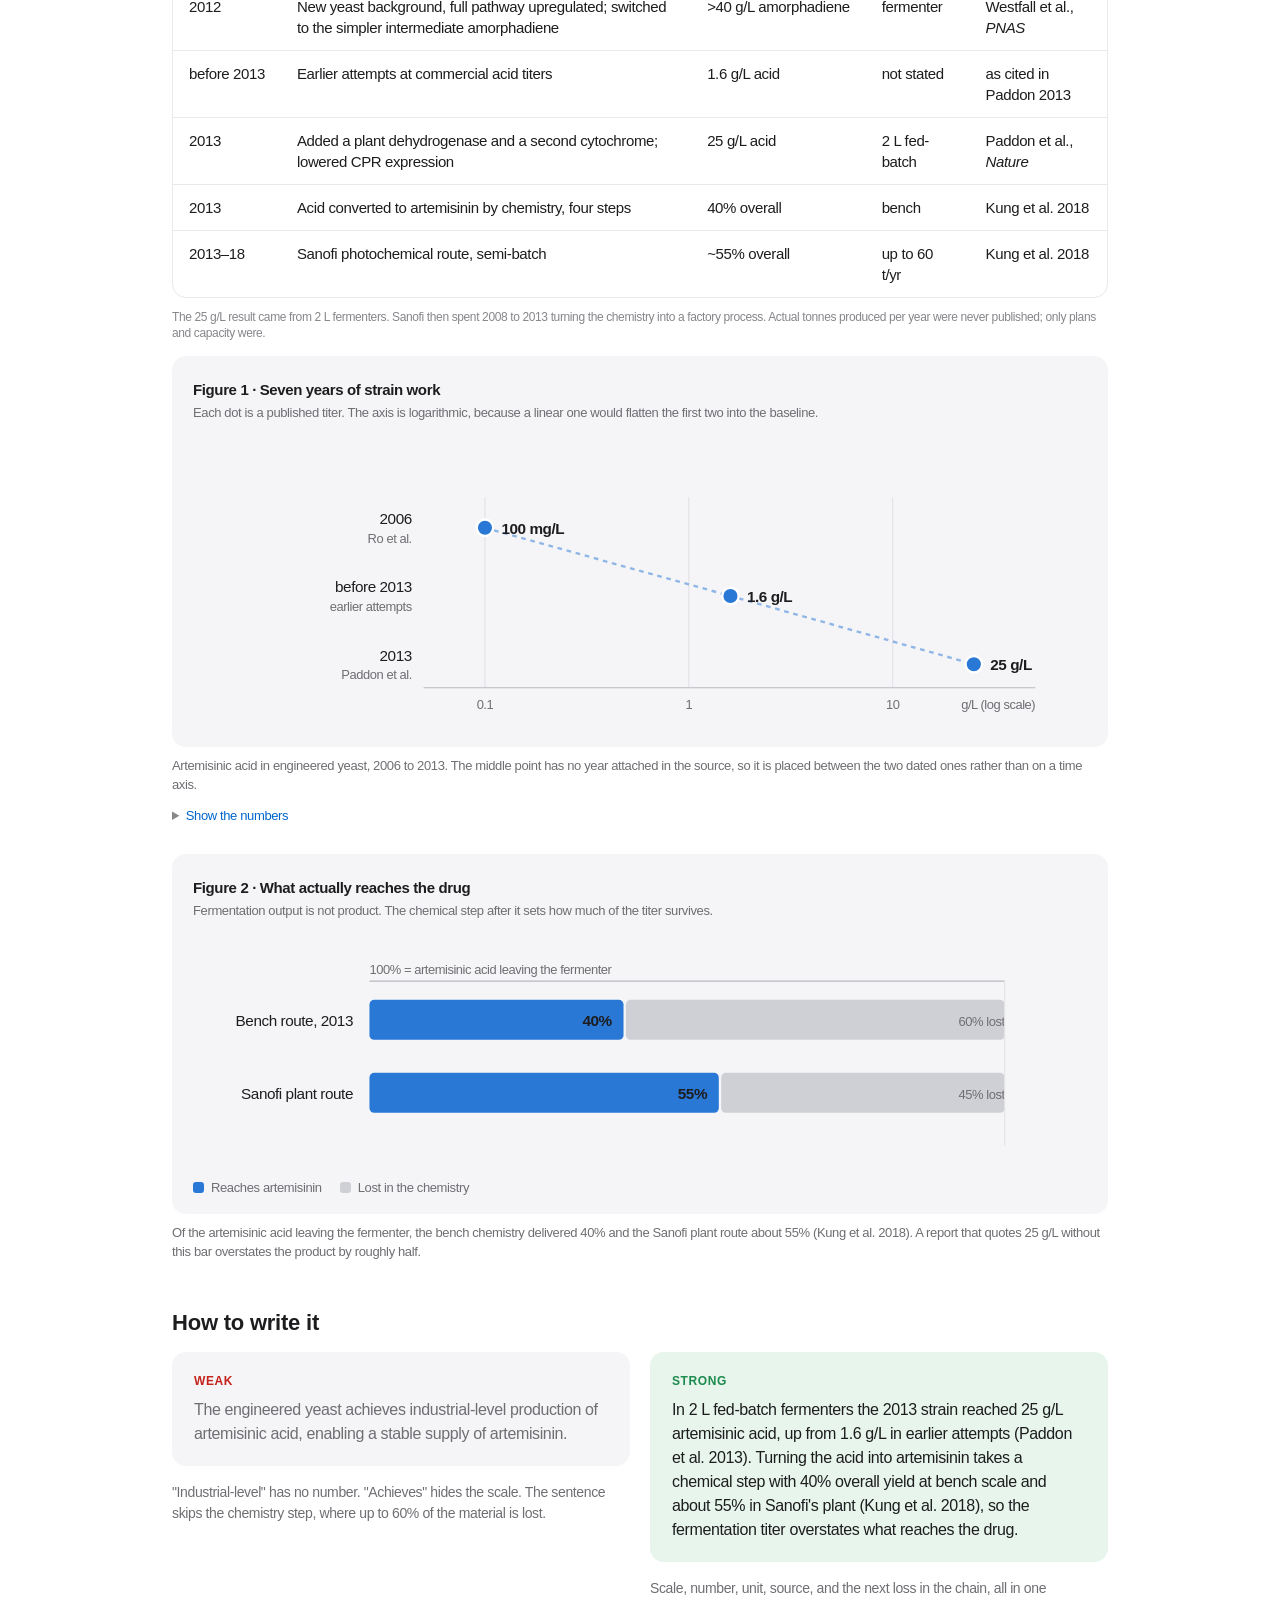
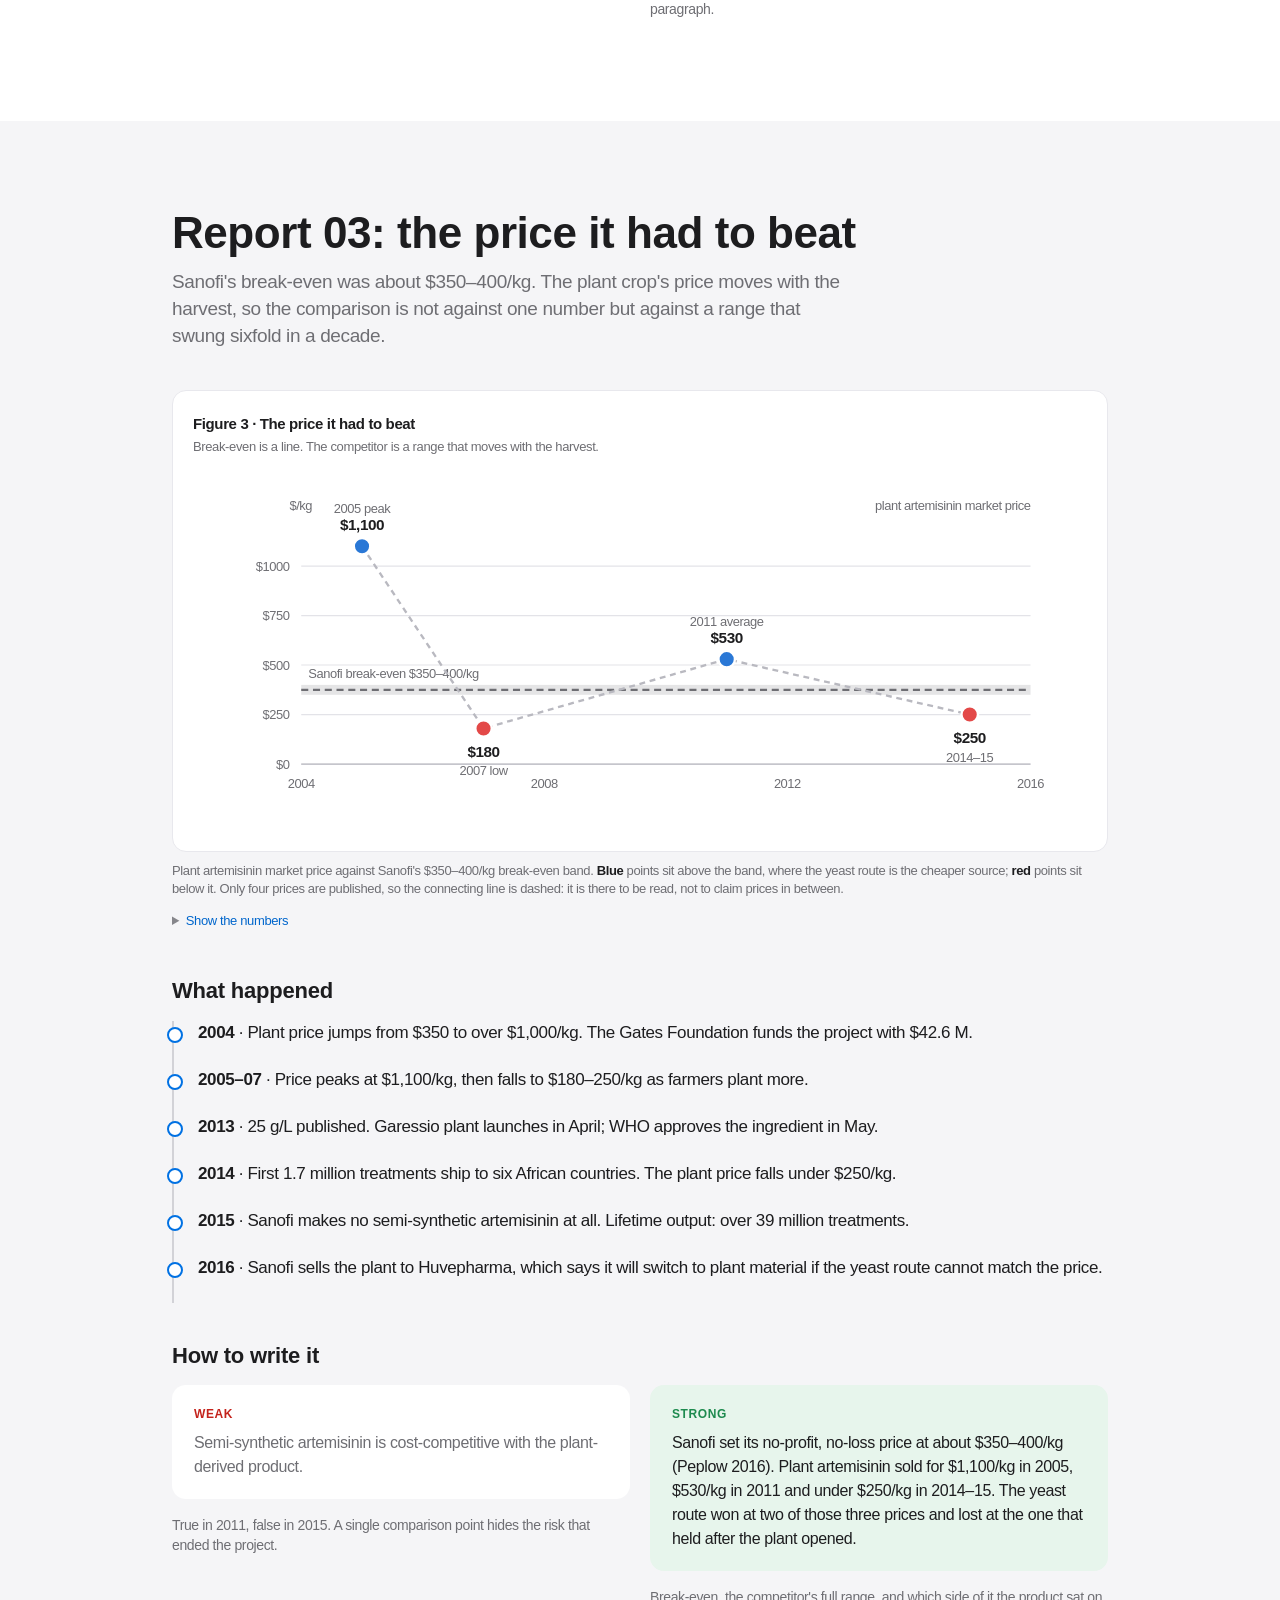
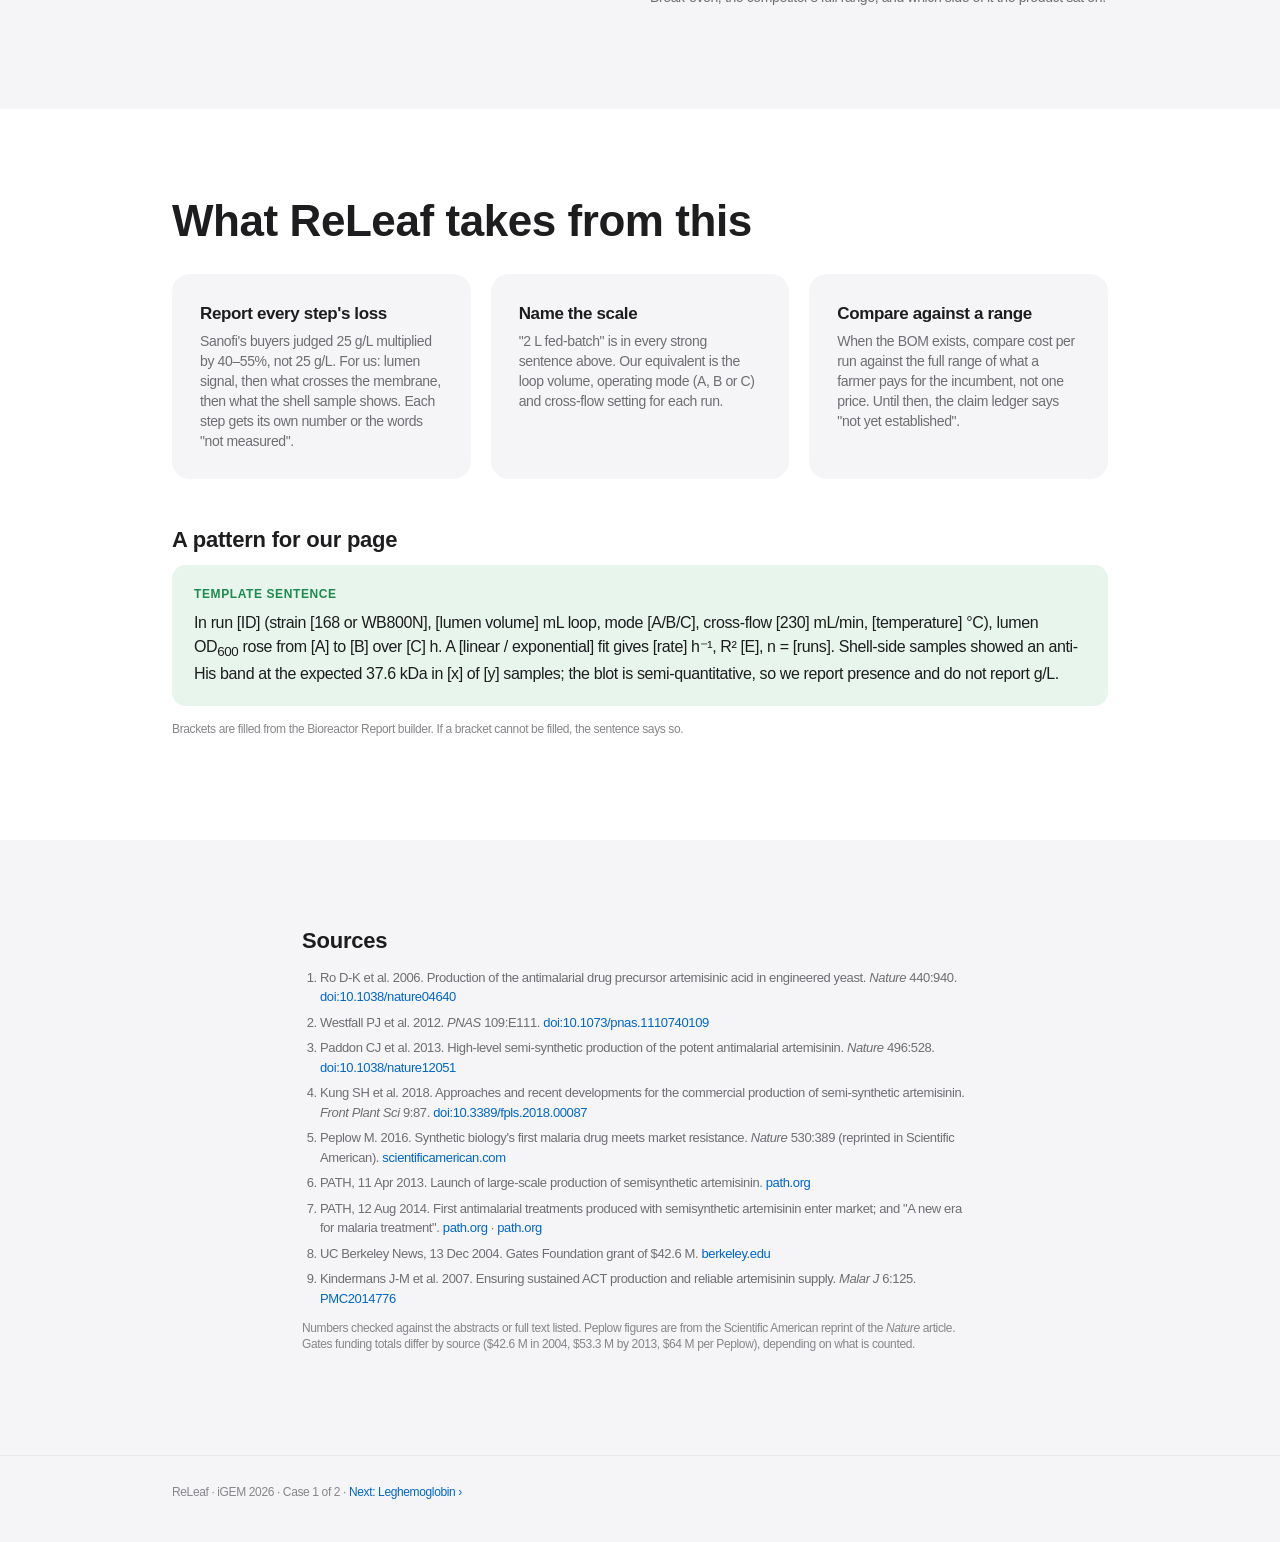
==== commit 0b9a7cf8: "Drop hover prompts from figure captions Co-Authored-By: Claude Opus 5 <noreply@anthropic.com>" ====
--- a/case-artemisinin.html
+++ b/case-artemisinin.html
@@ -82,7 +82,7 @@
 <text class="val" x="677.8" y="199">25 g/L</text>
 </svg>
 </div>
-<figcaption>Artemisinic acid in engineered yeast, 2006 to 2013. The middle point has no year attached in the source, so it is placed between the two dated ones rather than on a time axis. <b>Hover a dot</b> for what changed.</figcaption>
+<figcaption>Artemisinic acid in engineered yeast, 2006 to 2013. The middle point has no year attached in the source, so it is placed between the two dated ones rather than on a time axis.</figcaption>
 <details class="fig-table"><summary>Show the numbers</summary><div class="tbl-wrap"><table><thead><tr><th>Milestone</th><th>Year</th><th>Artemisinic acid</th></tr></thead><tbody><tr><td>Ro et al., first engineered yeast</td><td class="n">2006</td><td class="n">0.1 g/L</td></tr><tr><td>Earlier attempts at commercial titers</td><td class="n">not stated</td><td class="n">1.6 g/L</td></tr><tr><td>Paddon et al., final strain</td><td class="n">2013</td><td class="n">25 g/L</td></tr></tbody></table></div></details>
 </figure>
 
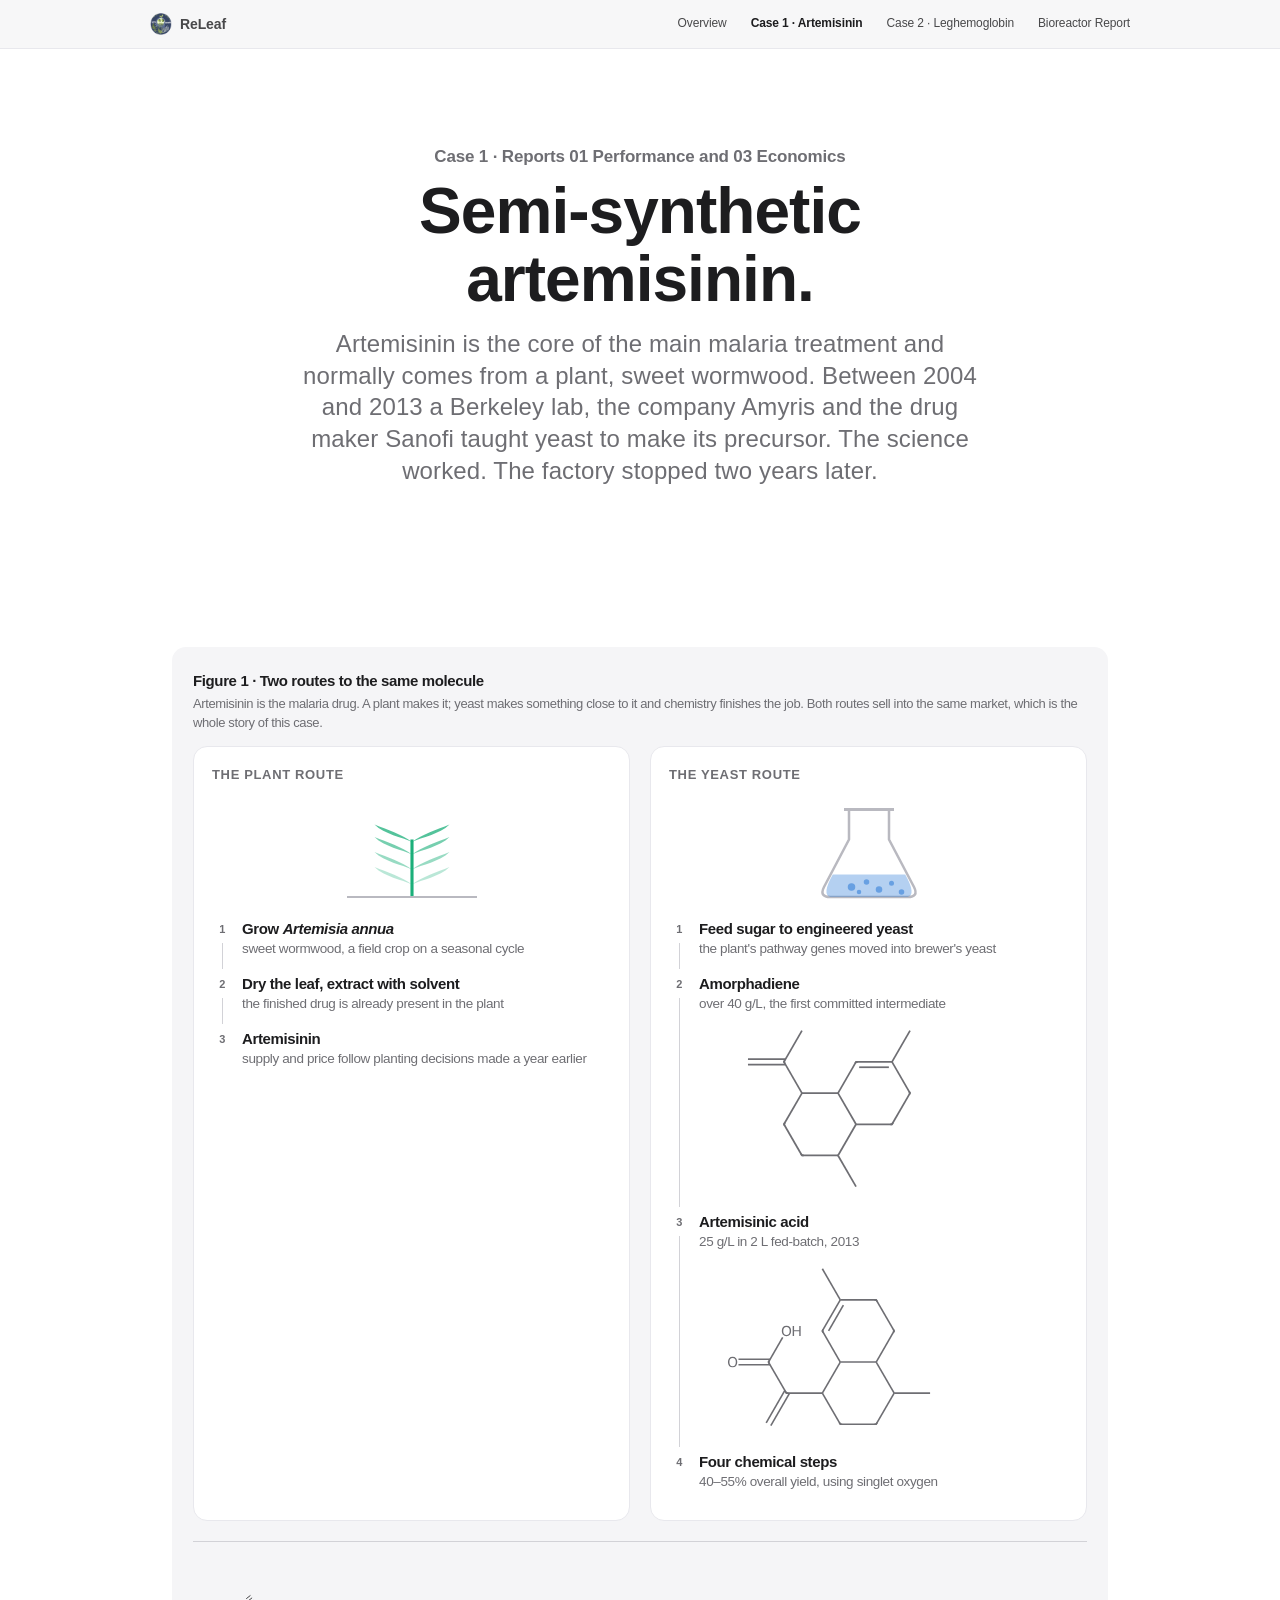
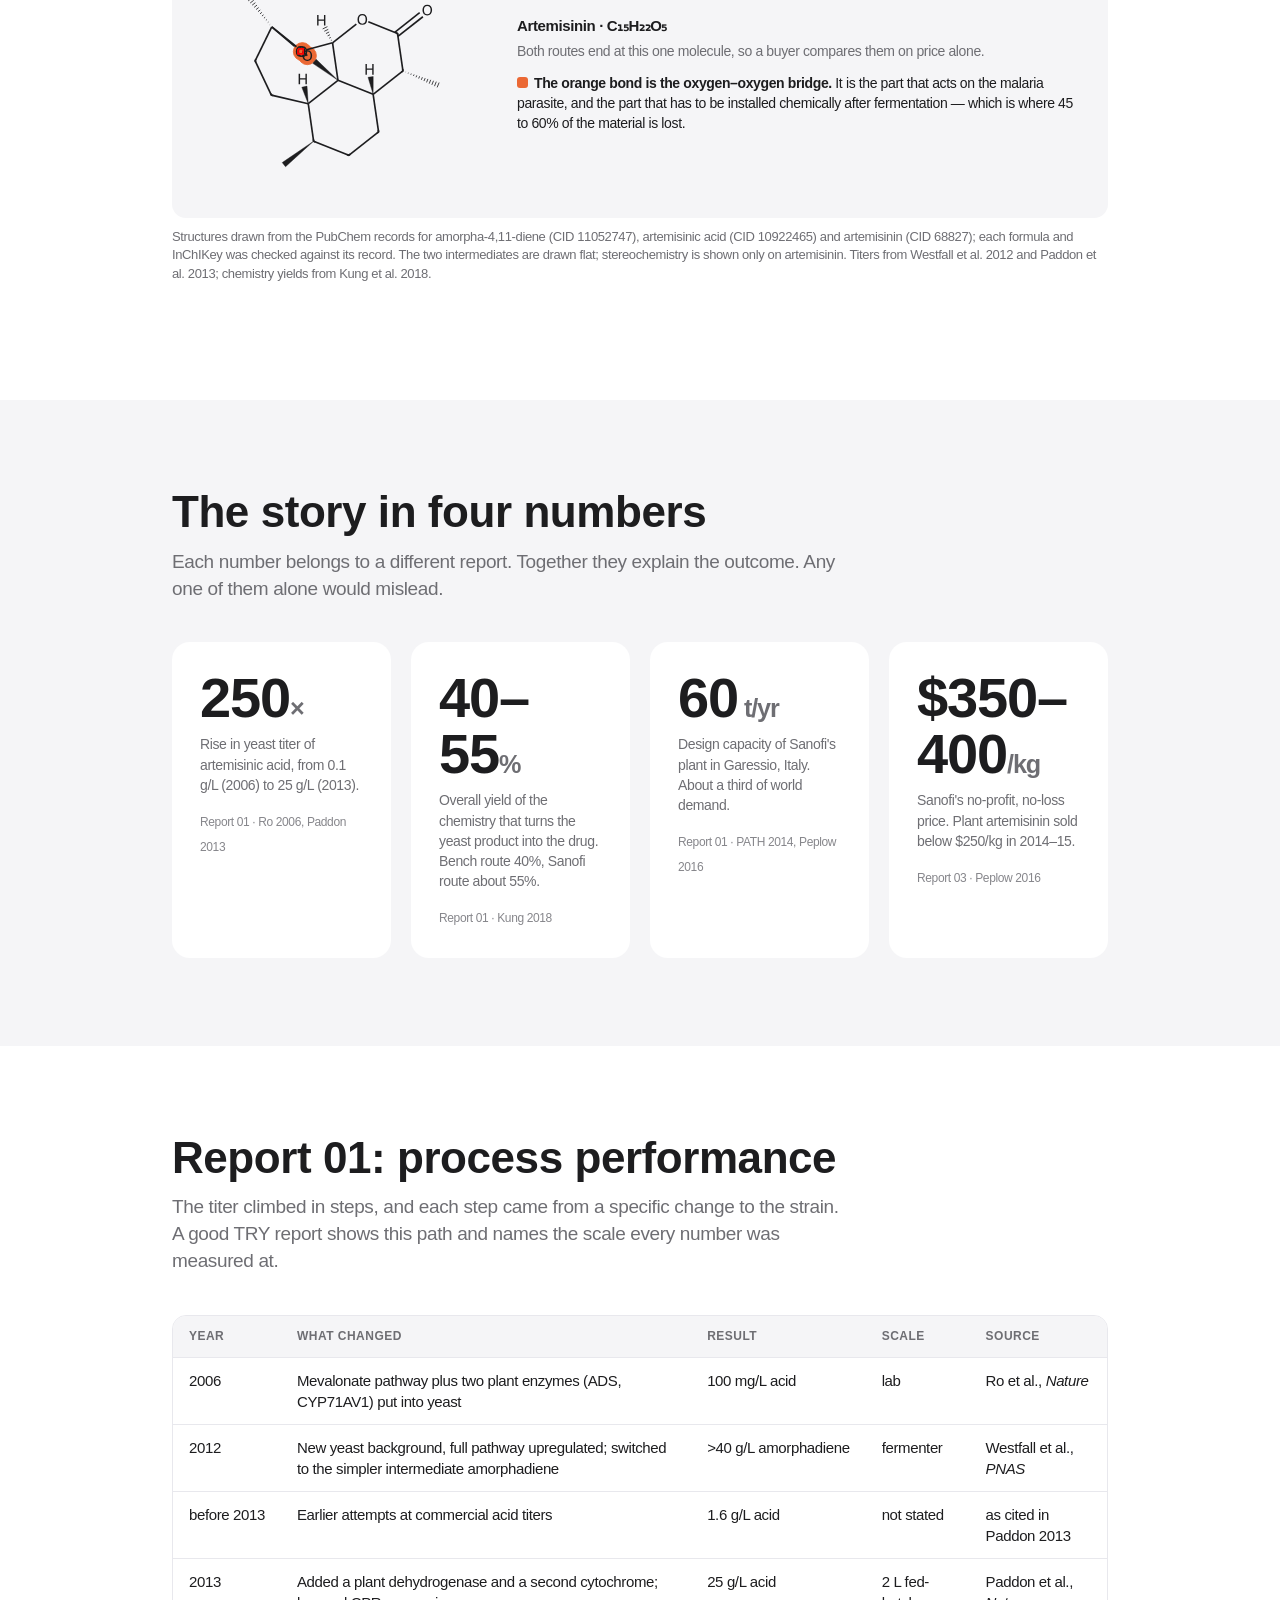
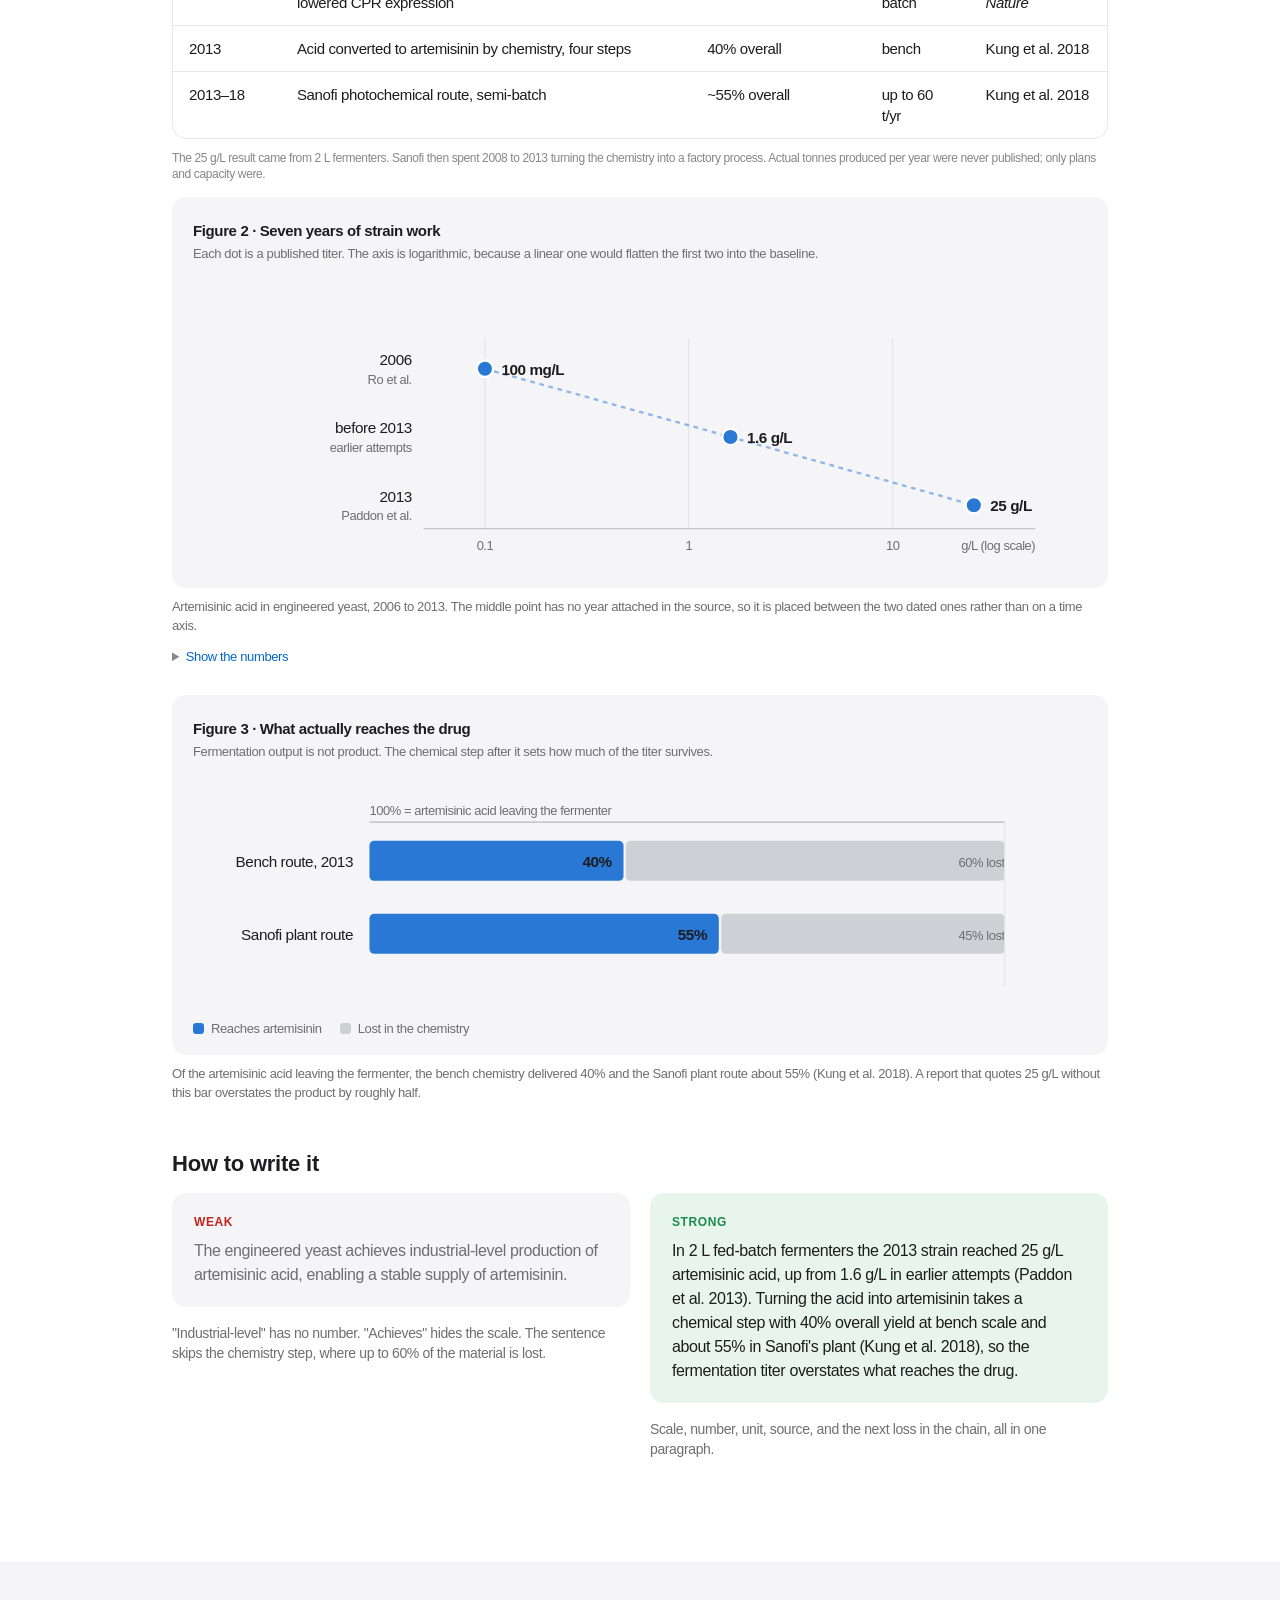
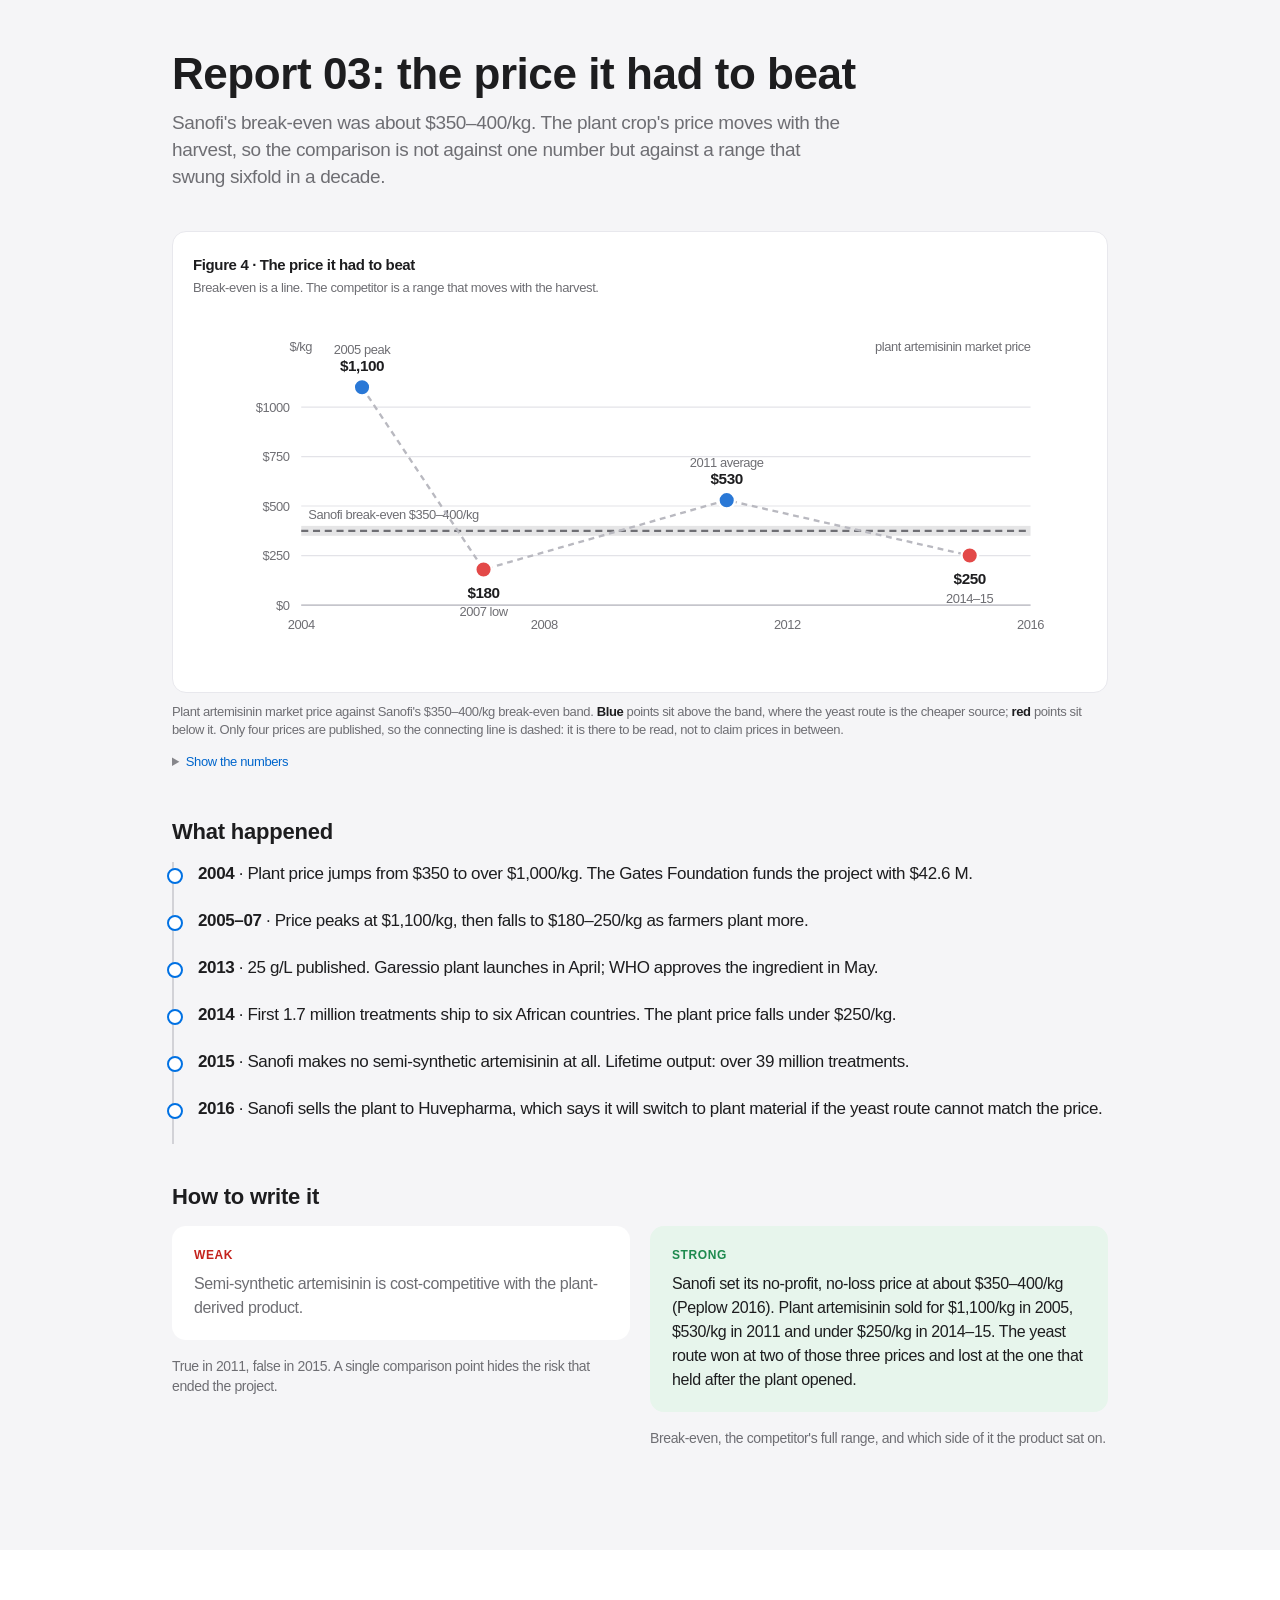
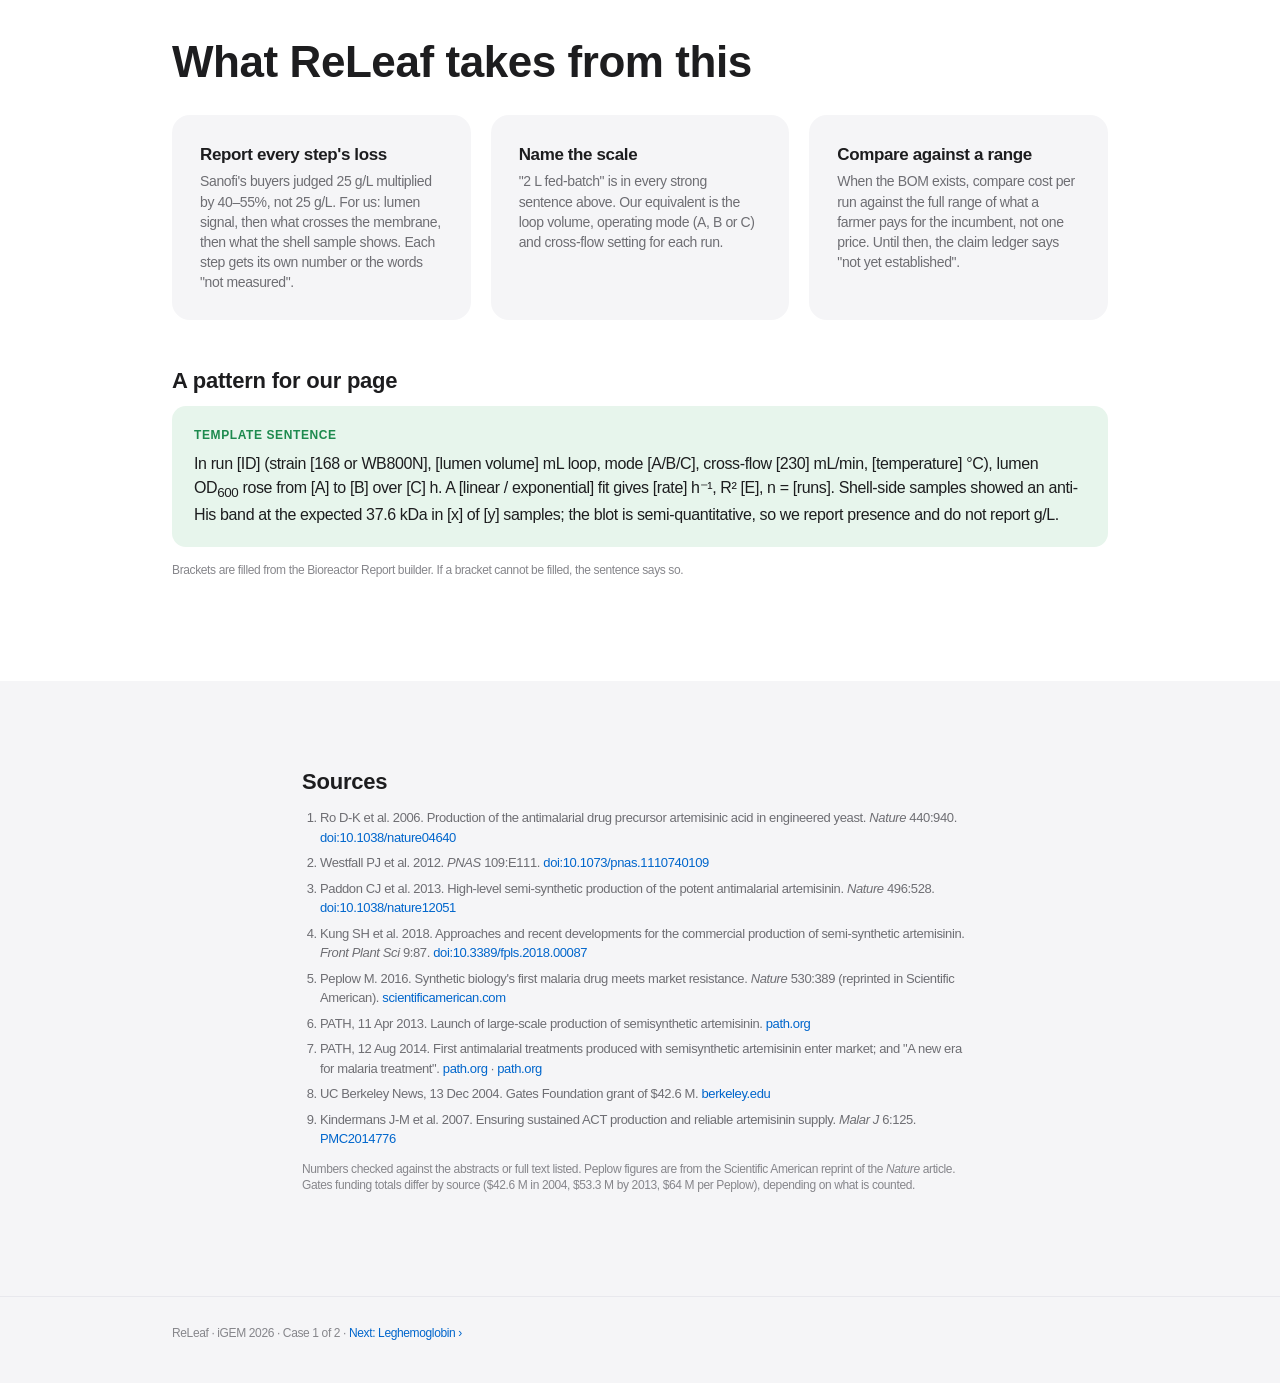
==== commit df55c26c: "Add explainer figures showing what artemisinin and leghemoglobin actually are Structures rendered wi" ====
--- a/case-artemisinin.html
+++ b/case-artemisinin.html
@@ -8,6 +8,7 @@
 <link rel="icon" href="assets/logo.png">
 <link rel="stylesheet" href="assets/style.css">
 <link rel="stylesheet" href="assets/viz.css">
+<link rel="stylesheet" href="assets/mol.css">
 </head>
 <body>
 <nav class="gnav"><div class="gnav-in">
@@ -25,6 +26,385 @@
   <h1>Semi-synthetic<br>artemisinin.</h1>
   <p class="lede">Artemisinin is the core of the main malaria treatment and normally comes from a plant, sweet wormwood. Between 2004 and 2013 a Berkeley lab, the company Amyris and the drug maker Sanofi taught yeast to make its precursor. The science worked. The factory stopped two years later.</p>
 </div></header>
+
+<section><div class="wrap">
+  <figure class="fig viz">
+<div class="frame">
+<p class="fig-title">Figure 1 · Two routes to the same molecule</p>
+<p class="fig-sub">Artemisinin is the malaria drug. A plant makes it; yeast makes something close to it and chemistry finishes the job. Both routes sell into the same market, which is the whole story of this case.</p>
+<div class="routes">
+  <div class="route">
+    <p class="route-h">The plant route</p>
+    <div class="route-art"><svg class="chart" viewBox="0 0 120 86" role="img" aria-label="Sweet wormwood, a leafy field crop."><path d="M60 80 L60 34" stroke="var(--s3)" stroke-width="2.5" fill="none"/><path d="M60 70 C52 66, 38 64, 30 56 C40 60, 52 64, 60 70z" fill="var(--s3)" opacity="0.3"/><path d="M60 70 C68 66, 82 64, 90 56 C80 60, 68 64, 60 70z" fill="var(--s3)" opacity="0.3"/><path d="M60 58 C52 54, 38 52, 30 44 C40 48, 52 52, 60 58z" fill="var(--s3)" opacity="0.45"/><path d="M60 58 C68 54, 82 52, 90 44 C80 48, 68 52, 60 58z" fill="var(--s3)" opacity="0.45"/><path d="M60 46 C52 42, 38 40, 30 32 C40 36, 52 40, 60 46z" fill="var(--s3)" opacity="0.6"/><path d="M60 46 C68 42, 82 40, 90 32 C80 36, 68 40, 60 46z" fill="var(--s3)" opacity="0.6"/><path d="M60 36 C52 32, 38 30, 30 22 C40 26, 52 30, 60 36z" fill="var(--s3)" opacity="0.75"/><path d="M60 36 C68 32, 82 30, 90 22 C80 26, 68 30, 60 36z" fill="var(--s3)" opacity="0.75"/><path d="M8 80 L112 80" stroke="var(--axis)" stroke-width="1.5"/></svg></div>
+    <ol class="route-steps">
+      <li><b>Grow <i>Artemisia annua</i></b><span>sweet wormwood, a field crop on a seasonal cycle</span></li>
+      <li><b>Dry the leaf, extract with solvent</b><span>the finished drug is already present in the plant</span></li>
+      <li><b>Artemisinin</b><span>supply and price follow planting decisions made a year earlier</span></li>
+    </ol>
+  </div>
+  <div class="route">
+    <p class="route-h">The yeast route</p>
+    <div class="route-art"><svg class="chart" viewBox="0 0 120 86" role="img" aria-label="A fermenter of engineered yeast."><path d="M44 10 L44 34 L24 72 Q20 80 29 80 L91 80 Q100 80 96 72 L76 34 L76 10z" fill="none" stroke="var(--axis)" stroke-width="2"/><path d="M31 62 L89 62 Q98 78 91 80 L29 80 Q22 78 31 62z" fill="var(--s1)" opacity=".35"/><line x1="40" y1="10" x2="80" y2="10" stroke="var(--axis)" stroke-width="2.5"/><circle cx="46" cy="72" r="3" fill="var(--s1)" opacity=".55"/><circle cx="58" cy="68" r="2.2" fill="var(--s1)" opacity=".55"/><circle cx="68" cy="74" r="2.6" fill="var(--s1)" opacity=".55"/><circle cx="78" cy="69" r="2" fill="var(--s1)" opacity=".55"/><circle cx="52" cy="76" r="1.8" fill="var(--s1)" opacity=".55"/><circle cx="86" cy="76" r="2.2" fill="var(--s1)" opacity=".55"/></svg></div>
+    <ol class="route-steps">
+      <li><b>Feed sugar to engineered yeast</b><span>the plant's pathway genes moved into brewer's yeast</span></li>
+      <li><b>Amorphadiene</b><span>over 40 g/L, the first committed intermediate</span>
+        <span class="molbox"><svg class="mol" version='1.1' baseProfile='full'
+              xmlns='http://www.w3.org/2000/svg'
+                      
+                      xmlns:xlink='http://www.w3.org/1999/xlink'
+                  xml:space='preserve'
+width='300px' height='200px' viewBox='0 0 300 200'>
+<!-- END OF HEADER -->
+<path class='bond-0 atom-0 atom-1' d='M 181.2,190.0 L 160.4,154.0' style='fill:none;fill-rule:evenodd;stroke:currentColor;stroke-width:2.0px;stroke-linecap:butt;stroke-linejoin:miter;stroke-opacity:1' />
+<path class='bond-1 atom-1 atom-2' d='M 160.4,154.0 L 118.8,154.0' style='fill:none;fill-rule:evenodd;stroke:currentColor;stroke-width:2.0px;stroke-linecap:butt;stroke-linejoin:miter;stroke-opacity:1' />
+<path class='bond-2 atom-2 atom-3' d='M 118.8,154.0 L 98.0,118.0' style='fill:none;fill-rule:evenodd;stroke:currentColor;stroke-width:2.0px;stroke-linecap:butt;stroke-linejoin:miter;stroke-opacity:1' />
+<path class='bond-3 atom-3 atom-4' d='M 98.0,118.0 L 118.8,82.0' style='fill:none;fill-rule:evenodd;stroke:currentColor;stroke-width:2.0px;stroke-linecap:butt;stroke-linejoin:miter;stroke-opacity:1' />
+<path class='bond-4 atom-4 atom-5' d='M 118.8,82.0 L 160.4,82.0' style='fill:none;fill-rule:evenodd;stroke:currentColor;stroke-width:2.0px;stroke-linecap:butt;stroke-linejoin:miter;stroke-opacity:1' />
+<path class='bond-5 atom-5 atom-6' d='M 160.4,82.0 L 181.2,118.0' style='fill:none;fill-rule:evenodd;stroke:currentColor;stroke-width:2.0px;stroke-linecap:butt;stroke-linejoin:miter;stroke-opacity:1' />
+<path class='bond-6 atom-6 atom-7' d='M 181.2,118.0 L 222.7,118.0' style='fill:none;fill-rule:evenodd;stroke:currentColor;stroke-width:2.0px;stroke-linecap:butt;stroke-linejoin:miter;stroke-opacity:1' />
+<path class='bond-7 atom-7 atom-8' d='M 222.7,118.0 L 243.5,82.0' style='fill:none;fill-rule:evenodd;stroke:currentColor;stroke-width:2.0px;stroke-linecap:butt;stroke-linejoin:miter;stroke-opacity:1' />
+<path class='bond-8 atom-8 atom-9' d='M 243.5,82.0 L 222.7,46.0' style='fill:none;fill-rule:evenodd;stroke:currentColor;stroke-width:2.0px;stroke-linecap:butt;stroke-linejoin:miter;stroke-opacity:1' />
+<path class='bond-9 atom-9 atom-10' d='M 222.7,46.0 L 181.2,46.0' style='fill:none;fill-rule:evenodd;stroke:currentColor;stroke-width:2.0px;stroke-linecap:butt;stroke-linejoin:miter;stroke-opacity:1' />
+<path class='bond-9 atom-9 atom-10' d='M 219.1,52.2 L 184.8,52.2' style='fill:none;fill-rule:evenodd;stroke:currentColor;stroke-width:2.0px;stroke-linecap:butt;stroke-linejoin:miter;stroke-opacity:1' />
+<path class='bond-10 atom-9 atom-11' d='M 222.7,46.0 L 243.5,10.0' style='fill:none;fill-rule:evenodd;stroke:currentColor;stroke-width:2.0px;stroke-linecap:butt;stroke-linejoin:miter;stroke-opacity:1' />
+<path class='bond-11 atom-4 atom-12' d='M 118.8,82.0 L 98.0,46.0' style='fill:none;fill-rule:evenodd;stroke:currentColor;stroke-width:2.0px;stroke-linecap:butt;stroke-linejoin:miter;stroke-opacity:1' />
+<path class='bond-12 atom-12 atom-13' d='M 99.8,42.9 L 56.5,42.9' style='fill:none;fill-rule:evenodd;stroke:currentColor;stroke-width:2.0px;stroke-linecap:butt;stroke-linejoin:miter;stroke-opacity:1' />
+<path class='bond-12 atom-12 atom-13' d='M 99.8,49.1 L 56.5,49.1' style='fill:none;fill-rule:evenodd;stroke:currentColor;stroke-width:2.0px;stroke-linecap:butt;stroke-linejoin:miter;stroke-opacity:1' />
+<path class='bond-13 atom-12 atom-14' d='M 98.0,46.0 L 118.8,10.0' style='fill:none;fill-rule:evenodd;stroke:currentColor;stroke-width:2.0px;stroke-linecap:butt;stroke-linejoin:miter;stroke-opacity:1' />
+<path class='bond-14 atom-6 atom-1' d='M 181.2,118.0 L 160.4,154.0' style='fill:none;fill-rule:evenodd;stroke:currentColor;stroke-width:2.0px;stroke-linecap:butt;stroke-linejoin:miter;stroke-opacity:1' />
+<path class='bond-15 atom-10 atom-5' d='M 181.2,46.0 L 160.4,82.0' style='fill:none;fill-rule:evenodd;stroke:currentColor;stroke-width:2.0px;stroke-linecap:butt;stroke-linejoin:miter;stroke-opacity:1' />
+<path d='M 120.9,154.0 L 118.8,154.0 L 117.8,152.2' style='fill:none;stroke:currentColor;stroke-width:2.0px;stroke-linecap:butt;stroke-linejoin:miter;stroke-miterlimit:10;stroke-opacity:1;' />
+<path d='M 99.1,119.8 L 98.0,118.0 L 99.1,116.2' style='fill:none;stroke:currentColor;stroke-width:2.0px;stroke-linecap:butt;stroke-linejoin:miter;stroke-miterlimit:10;stroke-opacity:1;' />
+<path d='M 220.7,118.0 L 222.7,118.0 L 223.8,116.2' style='fill:none;stroke:currentColor;stroke-width:2.0px;stroke-linecap:butt;stroke-linejoin:miter;stroke-miterlimit:10;stroke-opacity:1;' />
+<path d='M 242.5,83.8 L 243.5,82.0 L 242.5,80.2' style='fill:none;stroke:currentColor;stroke-width:2.0px;stroke-linecap:butt;stroke-linejoin:miter;stroke-miterlimit:10;stroke-opacity:1;' />
+<path d='M 183.3,46.0 L 181.2,46.0 L 180.1,47.8' style='fill:none;stroke:currentColor;stroke-width:2.0px;stroke-linecap:butt;stroke-linejoin:miter;stroke-miterlimit:10;stroke-opacity:1;' />
+<path d='M 99.1,47.8 L 98.0,46.0 L 99.1,44.2' style='fill:none;stroke:currentColor;stroke-width:2.0px;stroke-linecap:butt;stroke-linejoin:miter;stroke-miterlimit:10;stroke-opacity:1;' />
+</svg>
+
+
+</span></li>
+      <li><b>Artemisinic acid</b><span>25 g/L in 2 L fed-batch, 2013</span>
+        <span class="molbox"><svg class="mol" version='1.1' baseProfile='full'
+              xmlns='http://www.w3.org/2000/svg'
+                      
+                      xmlns:xlink='http://www.w3.org/1999/xlink'
+                  xml:space='preserve'
+width='320px' height='215px' viewBox='0 0 320 215'>
+<!-- END OF HEADER -->
+<path class='bond-0 atom-0 atom-1' d='M 284.4,163.8 L 240.2,163.8' style='fill:none;fill-rule:evenodd;stroke:currentColor;stroke-width:2.0px;stroke-linecap:butt;stroke-linejoin:miter;stroke-opacity:1' />
+<path class='bond-1 atom-1 atom-2' d='M 240.2,163.8 L 218.1,202.1' style='fill:none;fill-rule:evenodd;stroke:currentColor;stroke-width:2.0px;stroke-linecap:butt;stroke-linejoin:miter;stroke-opacity:1' />
+<path class='bond-2 atom-2 atom-3' d='M 218.1,202.1 L 173.9,202.1' style='fill:none;fill-rule:evenodd;stroke:currentColor;stroke-width:2.0px;stroke-linecap:butt;stroke-linejoin:miter;stroke-opacity:1' />
+<path class='bond-3 atom-3 atom-4' d='M 173.9,202.1 L 151.8,163.8' style='fill:none;fill-rule:evenodd;stroke:currentColor;stroke-width:2.0px;stroke-linecap:butt;stroke-linejoin:miter;stroke-opacity:1' />
+<path class='bond-4 atom-4 atom-5' d='M 151.8,163.8 L 173.9,125.6' style='fill:none;fill-rule:evenodd;stroke:currentColor;stroke-width:2.0px;stroke-linecap:butt;stroke-linejoin:miter;stroke-opacity:1' />
+<path class='bond-5 atom-5 atom-6' d='M 173.9,125.6 L 218.1,125.6' style='fill:none;fill-rule:evenodd;stroke:currentColor;stroke-width:2.0px;stroke-linecap:butt;stroke-linejoin:miter;stroke-opacity:1' />
+<path class='bond-6 atom-6 atom-7' d='M 218.1,125.6 L 240.2,87.3' style='fill:none;fill-rule:evenodd;stroke:currentColor;stroke-width:2.0px;stroke-linecap:butt;stroke-linejoin:miter;stroke-opacity:1' />
+<path class='bond-7 atom-7 atom-8' d='M 240.2,87.3 L 218.1,49.0' style='fill:none;fill-rule:evenodd;stroke:currentColor;stroke-width:2.0px;stroke-linecap:butt;stroke-linejoin:miter;stroke-opacity:1' />
+<path class='bond-8 atom-8 atom-9' d='M 218.1,49.0 L 173.9,49.0' style='fill:none;fill-rule:evenodd;stroke:currentColor;stroke-width:2.0px;stroke-linecap:butt;stroke-linejoin:miter;stroke-opacity:1' />
+<path class='bond-9 atom-9 atom-10' d='M 173.9,49.0 L 151.8,87.3' style='fill:none;fill-rule:evenodd;stroke:currentColor;stroke-width:2.0px;stroke-linecap:butt;stroke-linejoin:miter;stroke-opacity:1' />
+<path class='bond-9 atom-9 atom-10' d='M 177.7,55.6 L 159.5,87.3' style='fill:none;fill-rule:evenodd;stroke:currentColor;stroke-width:2.0px;stroke-linecap:butt;stroke-linejoin:miter;stroke-opacity:1' />
+<path class='bond-10 atom-9 atom-11' d='M 173.9,49.0 L 151.8,10.8' style='fill:none;fill-rule:evenodd;stroke:currentColor;stroke-width:2.0px;stroke-linecap:butt;stroke-linejoin:miter;stroke-opacity:1' />
+<path class='bond-11 atom-4 atom-12' d='M 151.8,163.8 L 107.6,163.8' style='fill:none;fill-rule:evenodd;stroke:currentColor;stroke-width:2.0px;stroke-linecap:butt;stroke-linejoin:miter;stroke-opacity:1' />
+<path class='bond-12 atom-12 atom-13' d='M 105.7,160.5 L 82.7,200.4' style='fill:none;fill-rule:evenodd;stroke:currentColor;stroke-width:2.0px;stroke-linecap:butt;stroke-linejoin:miter;stroke-opacity:1' />
+<path class='bond-12 atom-12 atom-13' d='M 111.5,163.8 L 88.4,203.8' style='fill:none;fill-rule:evenodd;stroke:currentColor;stroke-width:2.0px;stroke-linecap:butt;stroke-linejoin:miter;stroke-opacity:1' />
+<path class='bond-13 atom-12 atom-14' d='M 107.6,163.8 L 85.5,125.6' style='fill:none;fill-rule:evenodd;stroke:currentColor;stroke-width:2.0px;stroke-linecap:butt;stroke-linejoin:miter;stroke-opacity:1' />
+<path class='bond-14 atom-14 atom-15' d='M 87.5,122.2 L 48.6,122.2' style='fill:none;fill-rule:evenodd;stroke:currentColor;stroke-width:2.0px;stroke-linecap:butt;stroke-linejoin:miter;stroke-opacity:1' />
+<path class='bond-14 atom-14 atom-15' d='M 87.5,128.9 L 48.6,128.9' style='fill:none;fill-rule:evenodd;stroke:currentColor;stroke-width:2.0px;stroke-linecap:butt;stroke-linejoin:miter;stroke-opacity:1' />
+<path class='bond-15 atom-14 atom-16' d='M 85.5,125.6 L 103.0,95.3' style='fill:none;fill-rule:evenodd;stroke:currentColor;stroke-width:2.0px;stroke-linecap:butt;stroke-linejoin:miter;stroke-opacity:1' />
+<path class='bond-16 atom-6 atom-1' d='M 218.1,125.6 L 240.2,163.8' style='fill:none;fill-rule:evenodd;stroke:currentColor;stroke-width:2.0px;stroke-linecap:butt;stroke-linejoin:miter;stroke-opacity:1' />
+<path class='bond-17 atom-10 atom-5' d='M 151.8,87.3 L 173.9,125.6' style='fill:none;fill-rule:evenodd;stroke:currentColor;stroke-width:2.0px;stroke-linecap:butt;stroke-linejoin:miter;stroke-opacity:1' />
+<path d='M 219.2,200.2 L 218.1,202.1 L 215.9,202.1' style='fill:none;stroke:currentColor;stroke-width:2.0px;stroke-linecap:butt;stroke-linejoin:miter;stroke-miterlimit:10;stroke-opacity:1;' />
+<path d='M 176.1,202.1 L 173.9,202.1 L 172.8,200.2' style='fill:none;stroke:currentColor;stroke-width:2.0px;stroke-linecap:butt;stroke-linejoin:miter;stroke-miterlimit:10;stroke-opacity:1;' />
+<path d='M 239.1,89.2 L 240.2,87.3 L 239.1,85.4' style='fill:none;stroke:currentColor;stroke-width:2.0px;stroke-linecap:butt;stroke-linejoin:miter;stroke-miterlimit:10;stroke-opacity:1;' />
+<path d='M 219.2,50.9 L 218.1,49.0 L 215.9,49.0' style='fill:none;stroke:currentColor;stroke-width:2.0px;stroke-linecap:butt;stroke-linejoin:miter;stroke-miterlimit:10;stroke-opacity:1;' />
+<path d='M 152.9,85.4 L 151.8,87.3 L 152.9,89.2' style='fill:none;stroke:currentColor;stroke-width:2.0px;stroke-linecap:butt;stroke-linejoin:miter;stroke-miterlimit:10;stroke-opacity:1;' />
+<path d='M 109.8,163.8 L 107.6,163.8 L 106.5,161.9' style='fill:none;stroke:currentColor;stroke-width:2.0px;stroke-linecap:butt;stroke-linejoin:miter;stroke-miterlimit:10;stroke-opacity:1;' />
+<path d='M 86.6,127.5 L 85.5,125.6 L 86.4,124.0' style='fill:none;stroke:currentColor;stroke-width:2.0px;stroke-linecap:butt;stroke-linejoin:miter;stroke-miterlimit:10;stroke-opacity:1;' />
+<path class='atom-15' d='M 35.6 125.6
+Q 35.6 122.6, 37.1 120.9
+Q 38.6 119.2, 41.4 119.2
+Q 44.1 119.2, 45.6 120.9
+Q 47.1 122.6, 47.1 125.6
+Q 47.1 128.6, 45.6 130.4
+Q 44.1 132.1, 41.4 132.1
+Q 38.6 132.1, 37.1 130.4
+Q 35.6 128.6, 35.6 125.6
+M 41.4 130.7
+Q 43.3 130.7, 44.3 129.4
+Q 45.3 128.1, 45.3 125.6
+Q 45.3 123.1, 44.3 121.9
+Q 43.3 120.6, 41.4 120.6
+Q 39.4 120.6, 38.4 121.9
+Q 37.4 123.1, 37.4 125.6
+Q 37.4 128.1, 38.4 129.4
+Q 39.4 130.7, 41.4 130.7
+' fill='currentColor'/>
+<path class='atom-16' d='M 101.9 87.3
+Q 101.9 84.3, 103.4 82.6
+Q 104.9 81.0, 107.6 81.0
+Q 110.4 81.0, 111.9 82.6
+Q 113.4 84.3, 113.4 87.3
+Q 113.4 90.4, 111.9 92.1
+Q 110.4 93.8, 107.6 93.8
+Q 104.9 93.8, 103.4 92.1
+Q 101.9 90.4, 101.9 87.3
+M 107.6 92.4
+Q 109.5 92.4, 110.6 91.1
+Q 111.6 89.8, 111.6 87.3
+Q 111.6 84.9, 110.6 83.6
+Q 109.5 82.4, 107.6 82.4
+Q 105.7 82.4, 104.7 83.6
+Q 103.7 84.8, 103.7 87.3
+Q 103.7 89.9, 104.7 91.1
+Q 105.7 92.4, 107.6 92.4
+' fill='currentColor'/>
+<path class='atom-16' d='M 115.3 81.1
+L 117.0 81.1
+L 117.0 86.4
+L 123.4 86.4
+L 123.4 81.1
+L 125.1 81.1
+L 125.1 93.6
+L 123.4 93.6
+L 123.4 87.8
+L 117.0 87.8
+L 117.0 93.6
+L 115.3 93.6
+L 115.3 81.1
+' fill='currentColor'/>
+</svg>
+
+
+</span></li>
+      <li><b>Four chemical steps</b><span>40–55% overall yield, using singlet oxygen</span></li>
+    </ol>
+  </div>
+</div>
+<div class="converge">
+  <div class="converge-mol"><svg class="mol" version='1.1' baseProfile='full'
+              xmlns='http://www.w3.org/2000/svg'
+                      
+                      xmlns:xlink='http://www.w3.org/1999/xlink'
+                  xml:space='preserve'
+width='340px' height='290px' viewBox='0 0 340 290'>
+<!-- END OF HEADER -->
+<path class='bond-16 atom-16 atom-17' d='M 123.8,105.0 L 129.8,109.8 L 123.6,117.4 L 117.7,112.6 Z' style='fill:var(--s2);fill-rule:evenodd;fill-opacity:1;stroke:var(--s2);stroke-width:0.0px;stroke-linecap:butt;stroke-linejoin:miter;stroke-miterlimit:10;stroke-opacity:1;' />
+<ellipse cx='120.7' cy='108.9' rx='11.0' ry='11.0' class='atom-16'  style='fill:var(--s2);fill-rule:evenodd;stroke:var(--s2);stroke-width:1.0px;stroke-linecap:butt;stroke-linejoin:miter;stroke-opacity:1' />
+<ellipse cx='126.7' cy='113.7' rx='11.0' ry='11.0' class='atom-17'  style='fill:var(--s2);fill-rule:evenodd;stroke:var(--s2);stroke-width:1.0px;stroke-linecap:butt;stroke-linejoin:miter;stroke-opacity:1' />
+<path class='bond-0 atom-1 atom-0' d='M 134.3,217.6 L 100.2,248.6 L 96.2,243.6 Z' style='fill:currentColor;fill-rule:evenodd;fill-opacity:1;stroke:currentColor;stroke-width:0.5px;stroke-linecap:butt;stroke-linejoin:miter;stroke-miterlimit:10;stroke-opacity:1;' />
+<path class='bond-1 atom-1 atom-2' d='M 134.3,217.6 L 177.0,234.7' style='fill:none;fill-rule:evenodd;stroke:currentColor;stroke-width:2.0px;stroke-linecap:butt;stroke-linejoin:miter;stroke-opacity:1' />
+<path class='bond-2 atom-2 atom-3' d='M 177.0,234.7 L 213.2,206.3' style='fill:none;fill-rule:evenodd;stroke:currentColor;stroke-width:2.0px;stroke-linecap:butt;stroke-linejoin:miter;stroke-opacity:1' />
+<path class='bond-3 atom-3 atom-4' d='M 213.2,206.3 L 206.6,160.7' style='fill:none;fill-rule:evenodd;stroke:currentColor;stroke-width:2.0px;stroke-linecap:butt;stroke-linejoin:miter;stroke-opacity:1' />
+<path class='bond-4 atom-4 atom-5' d='M 206.6,160.7 L 242.8,132.3' style='fill:none;fill-rule:evenodd;stroke:currentColor;stroke-width:2.0px;stroke-linecap:butt;stroke-linejoin:miter;stroke-opacity:1' />
+<path class='bond-5 atom-5 atom-6' d='M 242.8,132.3 L 236.2,86.8' style='fill:none;fill-rule:evenodd;stroke:currentColor;stroke-width:2.0px;stroke-linecap:butt;stroke-linejoin:miter;stroke-opacity:1' />
+<path class='bond-6 atom-6 atom-7' d='M 236.7,90.4 L 267.0,66.5' style='fill:none;fill-rule:evenodd;stroke:currentColor;stroke-width:2.0px;stroke-linecap:butt;stroke-linejoin:miter;stroke-opacity:1' />
+<path class='bond-6 atom-6 atom-7' d='M 232.8,85.4 L 263.1,61.5' style='fill:none;fill-rule:evenodd;stroke:currentColor;stroke-width:2.0px;stroke-linecap:butt;stroke-linejoin:miter;stroke-opacity:1' />
+<path class='bond-7 atom-6 atom-8' d='M 236.2,86.8 L 200.7,72.6' style='fill:none;fill-rule:evenodd;stroke:currentColor;stroke-width:2.0px;stroke-linecap:butt;stroke-linejoin:miter;stroke-opacity:1' />
+<path class='bond-8 atom-8 atom-9' d='M 186.2,75.4 L 157.3,98.1' style='fill:none;fill-rule:evenodd;stroke:currentColor;stroke-width:2.0px;stroke-linecap:butt;stroke-linejoin:miter;stroke-opacity:1' />
+<path class='bond-9 atom-9 atom-10' d='M 157.3,98.1 L 163.9,143.7' style='fill:none;fill-rule:evenodd;stroke:currentColor;stroke-width:2.0px;stroke-linecap:butt;stroke-linejoin:miter;stroke-opacity:1' />
+<path class='bond-10 atom-10 atom-11' d='M 163.9,143.7 L 127.8,172.1' style='fill:none;fill-rule:evenodd;stroke:currentColor;stroke-width:2.0px;stroke-linecap:butt;stroke-linejoin:miter;stroke-opacity:1' />
+<path class='bond-11 atom-11 atom-12' d='M 127.8,172.1 L 83.0,161.6' style='fill:none;fill-rule:evenodd;stroke:currentColor;stroke-width:2.0px;stroke-linecap:butt;stroke-linejoin:miter;stroke-opacity:1' />
+<path class='bond-12 atom-12 atom-13' d='M 83.0,161.6 L 63.3,120.0' style='fill:none;fill-rule:evenodd;stroke:currentColor;stroke-width:2.0px;stroke-linecap:butt;stroke-linejoin:miter;stroke-opacity:1' />
+<path class='bond-13 atom-13 atom-14' d='M 63.3,120.0 L 83.5,78.7' style='fill:none;fill-rule:evenodd;stroke:currentColor;stroke-width:2.0px;stroke-linecap:butt;stroke-linejoin:miter;stroke-opacity:1' />
+<path class='bond-14 atom-14 atom-15' d='M 83.5,78.7 L 111.3,102.4' style='fill:none;fill-rule:evenodd;stroke:currentColor;stroke-width:2.0px;stroke-linecap:butt;stroke-linejoin:miter;stroke-opacity:1' />
+<path class='bond-15 atom-14 atom-16' d='M 83.5,78.7 L 113.5,102.9' style='fill:none;fill-rule:evenodd;stroke:currentColor;stroke-width:2.0px;stroke-linecap:butt;stroke-linejoin:miter;stroke-opacity:1' />
+<path class='bond-16 atom-16 atom-17' d='M 120.7,108.8 L 126.7,113.6' style='fill:none;fill-rule:evenodd;stroke:currentColor;stroke-width:2.0px;stroke-linecap:butt;stroke-linejoin:miter;stroke-opacity:1' />
+<path class='bond-17 atom-14 atom-18' d='M 81.1,76.1 L 81.5,75.8' style='fill:none;fill-rule:evenodd;stroke:currentColor;stroke-width:1.0px;stroke-linecap:butt;stroke-linejoin:miter;stroke-opacity:1' />
+<path class='bond-17 atom-14 atom-18' d='M 78.7,73.5 L 79.5,72.9' style='fill:none;fill-rule:evenodd;stroke:currentColor;stroke-width:1.0px;stroke-linecap:butt;stroke-linejoin:miter;stroke-opacity:1' />
+<path class='bond-17 atom-14 atom-18' d='M 76.4,70.8 L 77.5,69.9' style='fill:none;fill-rule:evenodd;stroke:currentColor;stroke-width:1.0px;stroke-linecap:butt;stroke-linejoin:miter;stroke-opacity:1' />
+<path class='bond-17 atom-14 atom-18' d='M 74.0,68.2 L 75.5,67.0' style='fill:none;fill-rule:evenodd;stroke:currentColor;stroke-width:1.0px;stroke-linecap:butt;stroke-linejoin:miter;stroke-opacity:1' />
+<path class='bond-17 atom-14 atom-18' d='M 71.6,65.6 L 73.5,64.1' style='fill:none;fill-rule:evenodd;stroke:currentColor;stroke-width:1.0px;stroke-linecap:butt;stroke-linejoin:miter;stroke-opacity:1' />
+<path class='bond-17 atom-14 atom-18' d='M 69.2,63.0 L 71.5,61.1' style='fill:none;fill-rule:evenodd;stroke:currentColor;stroke-width:1.0px;stroke-linecap:butt;stroke-linejoin:miter;stroke-opacity:1' />
+<path class='bond-17 atom-14 atom-18' d='M 66.8,60.3 L 69.5,58.2' style='fill:none;fill-rule:evenodd;stroke:currentColor;stroke-width:1.0px;stroke-linecap:butt;stroke-linejoin:miter;stroke-opacity:1' />
+<path class='bond-17 atom-14 atom-18' d='M 64.5,57.7 L 67.6,55.3' style='fill:none;fill-rule:evenodd;stroke:currentColor;stroke-width:1.0px;stroke-linecap:butt;stroke-linejoin:miter;stroke-opacity:1' />
+<path class='bond-17 atom-14 atom-18' d='M 62.1,55.1 L 65.6,52.3' style='fill:none;fill-rule:evenodd;stroke:currentColor;stroke-width:1.0px;stroke-linecap:butt;stroke-linejoin:miter;stroke-opacity:1' />
+<path class='bond-17 atom-14 atom-18' d='M 59.7,52.4 L 63.6,49.4' style='fill:none;fill-rule:evenodd;stroke:currentColor;stroke-width:1.0px;stroke-linecap:butt;stroke-linejoin:miter;stroke-opacity:1' />
+<path class='bond-17 atom-14 atom-18' d='M 57.3,49.8 L 61.6,46.5' style='fill:none;fill-rule:evenodd;stroke:currentColor;stroke-width:1.0px;stroke-linecap:butt;stroke-linejoin:miter;stroke-opacity:1' />
+<path class='bond-17 atom-14 atom-18' d='M 54.9,47.2 L 59.6,43.5' style='fill:none;fill-rule:evenodd;stroke:currentColor;stroke-width:1.0px;stroke-linecap:butt;stroke-linejoin:miter;stroke-opacity:1' />
+<path class='bond-17 atom-14 atom-18' d='M 52.5,44.6 L 57.6,40.6' style='fill:none;fill-rule:evenodd;stroke:currentColor;stroke-width:1.0px;stroke-linecap:butt;stroke-linejoin:miter;stroke-opacity:1' />
+<path class='bond-18 atom-5 atom-19' d='M 246.1,133.4 L 246.0,133.8' style='fill:none;fill-rule:evenodd;stroke:currentColor;stroke-width:1.0px;stroke-linecap:butt;stroke-linejoin:miter;stroke-opacity:1' />
+<path class='bond-18 atom-5 atom-19' d='M 249.5,134.4 L 249.1,135.4' style='fill:none;fill-rule:evenodd;stroke:currentColor;stroke-width:1.0px;stroke-linecap:butt;stroke-linejoin:miter;stroke-opacity:1' />
+<path class='bond-18 atom-5 atom-19' d='M 252.9,135.5 L 252.3,136.9' style='fill:none;fill-rule:evenodd;stroke:currentColor;stroke-width:1.0px;stroke-linecap:butt;stroke-linejoin:miter;stroke-opacity:1' />
+<path class='bond-18 atom-5 atom-19' d='M 256.3,136.6 L 255.5,138.4' style='fill:none;fill-rule:evenodd;stroke:currentColor;stroke-width:1.0px;stroke-linecap:butt;stroke-linejoin:miter;stroke-opacity:1' />
+<path class='bond-18 atom-5 atom-19' d='M 259.6,137.7 L 258.7,140.0' style='fill:none;fill-rule:evenodd;stroke:currentColor;stroke-width:1.0px;stroke-linecap:butt;stroke-linejoin:miter;stroke-opacity:1' />
+<path class='bond-18 atom-5 atom-19' d='M 263.0,138.8 L 261.9,141.5' style='fill:none;fill-rule:evenodd;stroke:currentColor;stroke-width:1.0px;stroke-linecap:butt;stroke-linejoin:miter;stroke-opacity:1' />
+<path class='bond-18 atom-5 atom-19' d='M 266.4,139.9 L 265.1,143.1' style='fill:none;fill-rule:evenodd;stroke:currentColor;stroke-width:1.0px;stroke-linecap:butt;stroke-linejoin:miter;stroke-opacity:1' />
+<path class='bond-18 atom-5 atom-19' d='M 269.8,141.0 L 268.3,144.6' style='fill:none;fill-rule:evenodd;stroke:currentColor;stroke-width:1.0px;stroke-linecap:butt;stroke-linejoin:miter;stroke-opacity:1' />
+<path class='bond-18 atom-5 atom-19' d='M 273.1,142.0 L 271.5,146.2' style='fill:none;fill-rule:evenodd;stroke:currentColor;stroke-width:1.0px;stroke-linecap:butt;stroke-linejoin:miter;stroke-opacity:1' />
+<path class='bond-18 atom-5 atom-19' d='M 276.5,143.1 L 274.7,147.7' style='fill:none;fill-rule:evenodd;stroke:currentColor;stroke-width:1.0px;stroke-linecap:butt;stroke-linejoin:miter;stroke-opacity:1' />
+<path class='bond-18 atom-5 atom-19' d='M 279.9,144.2 L 277.9,149.2' style='fill:none;fill-rule:evenodd;stroke:currentColor;stroke-width:1.0px;stroke-linecap:butt;stroke-linejoin:miter;stroke-opacity:1' />
+<path class='bond-18 atom-5 atom-19' d='M 283.3,145.3 L 281.1,150.8' style='fill:none;fill-rule:evenodd;stroke:currentColor;stroke-width:1.0px;stroke-linecap:butt;stroke-linejoin:miter;stroke-opacity:1' />
+<path class='bond-18 atom-5 atom-19' d='M 286.7,146.4 L 284.3,152.3' style='fill:none;fill-rule:evenodd;stroke:currentColor;stroke-width:1.0px;stroke-linecap:butt;stroke-linejoin:miter;stroke-opacity:1' />
+<path class='bond-19 atom-11 atom-1' d='M 127.8,172.1 L 134.3,217.6' style='fill:none;fill-rule:evenodd;stroke:currentColor;stroke-width:2.0px;stroke-linecap:butt;stroke-linejoin:miter;stroke-opacity:1' />
+<path class='bond-20 atom-10 atom-4' d='M 163.9,143.7 L 206.6,160.7' style='fill:none;fill-rule:evenodd;stroke:currentColor;stroke-width:2.0px;stroke-linecap:butt;stroke-linejoin:miter;stroke-opacity:1' />
+<path class='bond-21 atom-15 atom-9' d='M 125.8,106.6 L 157.3,98.1' style='fill:none;fill-rule:evenodd;stroke:currentColor;stroke-width:2.0px;stroke-linecap:butt;stroke-linejoin:miter;stroke-opacity:1' />
+<path class='bond-22 atom-10 atom-17' d='M 163.9,143.7 L 133.3,123.1 L 137.4,118.1 Z' style='fill:currentColor;fill-rule:evenodd;fill-opacity:1;stroke:currentColor;stroke-width:0.5px;stroke-linecap:butt;stroke-linejoin:miter;stroke-miterlimit:10;stroke-opacity:1;' />
+<path class='bond-23 atom-4 atom-20' d='M 206.6,160.7 L 200.4,140.0 L 206.7,139.1 Z' style='fill:currentColor;fill-rule:evenodd;fill-opacity:1;stroke:currentColor;stroke-width:0.5px;stroke-linecap:butt;stroke-linejoin:miter;stroke-miterlimit:10;stroke-opacity:1;' />
+<path class='bond-24 atom-9 atom-21' d='M 155.3,95.3 L 156.3,94.9' style='fill:none;fill-rule:evenodd;stroke:currentColor;stroke-width:1.0px;stroke-linecap:butt;stroke-linejoin:miter;stroke-opacity:1' />
+<path class='bond-24 atom-9 atom-21' d='M 153.3,92.5 L 155.2,91.6' style='fill:none;fill-rule:evenodd;stroke:currentColor;stroke-width:1.0px;stroke-linecap:butt;stroke-linejoin:miter;stroke-opacity:1' />
+<path class='bond-24 atom-9 atom-21' d='M 151.3,89.7 L 154.2,88.3' style='fill:none;fill-rule:evenodd;stroke:currentColor;stroke-width:1.0px;stroke-linecap:butt;stroke-linejoin:miter;stroke-opacity:1' />
+<path class='bond-24 atom-9 atom-21' d='M 149.3,86.9 L 153.2,85.0' style='fill:none;fill-rule:evenodd;stroke:currentColor;stroke-width:1.0px;stroke-linecap:butt;stroke-linejoin:miter;stroke-opacity:1' />
+<path class='bond-24 atom-9 atom-21' d='M 147.3,84.1 L 152.1,81.8' style='fill:none;fill-rule:evenodd;stroke:currentColor;stroke-width:1.0px;stroke-linecap:butt;stroke-linejoin:miter;stroke-opacity:1' />
+<path class='bond-24 atom-9 atom-21' d='M 145.3,81.3 L 151.1,78.5' style='fill:none;fill-rule:evenodd;stroke:currentColor;stroke-width:1.0px;stroke-linecap:butt;stroke-linejoin:miter;stroke-opacity:1' />
+<path class='bond-25 atom-11 atom-22' d='M 127.8,172.1 L 120.0,152.1 L 126.3,150.7 Z' style='fill:currentColor;fill-rule:evenodd;fill-opacity:1;stroke:currentColor;stroke-width:0.5px;stroke-linecap:butt;stroke-linejoin:miter;stroke-miterlimit:10;stroke-opacity:1;' />
+<path d='M 136.5,218.5 L 134.3,217.6 L 134.0,215.4' style='fill:none;stroke:currentColor;stroke-width:2.0px;stroke-linecap:butt;stroke-linejoin:miter;stroke-miterlimit:10;stroke-opacity:1;' />
+<path d='M 174.9,233.9 L 177.0,234.7 L 178.9,233.3' style='fill:none;stroke:currentColor;stroke-width:2.0px;stroke-linecap:butt;stroke-linejoin:miter;stroke-miterlimit:10;stroke-opacity:1;' />
+<path d='M 211.4,207.7 L 213.2,206.3 L 212.9,204.0' style='fill:none;stroke:currentColor;stroke-width:2.0px;stroke-linecap:butt;stroke-linejoin:miter;stroke-miterlimit:10;stroke-opacity:1;' />
+<path d='M 240.9,133.7 L 242.8,132.3 L 242.4,130.0' style='fill:none;stroke:currentColor;stroke-width:2.0px;stroke-linecap:butt;stroke-linejoin:miter;stroke-miterlimit:10;stroke-opacity:1;' />
+<path d='M 236.5,89.0 L 236.2,86.8 L 234.4,86.0' style='fill:none;stroke:currentColor;stroke-width:2.0px;stroke-linecap:butt;stroke-linejoin:miter;stroke-miterlimit:10;stroke-opacity:1;' />
+<path d='M 85.2,162.1 L 83.0,161.6 L 82.0,159.5' style='fill:none;stroke:currentColor;stroke-width:2.0px;stroke-linecap:butt;stroke-linejoin:miter;stroke-miterlimit:10;stroke-opacity:1;' />
+<path d='M 64.3,122.1 L 63.3,120.0 L 64.3,118.0' style='fill:none;stroke:currentColor;stroke-width:2.0px;stroke-linecap:butt;stroke-linejoin:miter;stroke-miterlimit:10;stroke-opacity:1;' />
+<path class='atom-7' d='M 266.5 58.3
+Q 266.5 55.3, 268.0 53.6
+Q 269.5 51.9, 272.3 51.9
+Q 275.2 51.9, 276.7 53.6
+Q 278.2 55.3, 278.2 58.3
+Q 278.2 61.4, 276.6 63.2
+Q 275.1 64.9, 272.3 64.9
+Q 269.5 64.9, 268.0 63.2
+Q 266.5 61.5, 266.5 58.3
+M 272.3 63.5
+Q 274.3 63.5, 275.3 62.2
+Q 276.4 60.9, 276.4 58.3
+Q 276.4 55.8, 275.3 54.6
+Q 274.3 53.3, 272.3 53.3
+Q 270.4 53.3, 269.3 54.6
+Q 268.3 55.8, 268.3 58.3
+Q 268.3 60.9, 269.3 62.2
+Q 270.4 63.5, 272.3 63.5
+' fill='currentColor'/>
+<path class='atom-8' d='M 187.6 69.7
+Q 187.6 66.7, 189.1 65.0
+Q 190.7 63.2, 193.5 63.2
+Q 196.3 63.2, 197.8 65.0
+Q 199.3 66.7, 199.3 69.7
+Q 199.3 72.8, 197.8 74.6
+Q 196.3 76.3, 193.5 76.3
+Q 190.7 76.3, 189.1 74.6
+Q 187.6 72.8, 187.6 69.7
+M 193.5 74.9
+Q 195.4 74.9, 196.5 73.6
+Q 197.5 72.3, 197.5 69.7
+Q 197.5 67.2, 196.5 66.0
+Q 195.4 64.7, 193.5 64.7
+Q 191.5 64.7, 190.5 65.9
+Q 189.4 67.2, 189.4 69.7
+Q 189.4 72.3, 190.5 73.6
+Q 191.5 74.9, 193.5 74.9
+' fill='currentColor'/>
+<path class='atom-15' d='M 112.7 108.6
+Q 112.7 105.5, 114.2 103.8
+Q 115.7 102.1, 118.5 102.1
+Q 121.3 102.1, 122.9 103.8
+Q 124.4 105.5, 124.4 108.6
+Q 124.4 111.7, 122.8 113.5
+Q 121.3 115.2, 118.5 115.2
+Q 115.7 115.2, 114.2 113.5
+Q 112.7 111.7, 112.7 108.6
+M 118.5 113.8
+Q 120.5 113.8, 121.5 112.5
+Q 122.6 111.2, 122.6 108.6
+Q 122.6 106.1, 121.5 104.8
+Q 120.5 103.6, 118.5 103.6
+Q 116.6 103.6, 115.5 104.8
+Q 114.5 106.1, 114.5 108.6
+Q 114.5 111.2, 115.5 112.5
+Q 116.6 113.8, 118.5 113.8
+' fill='currentColor'/>
+<path class='atom-16' d='M 114.9 108.8
+Q 114.9 105.8, 116.4 104.1
+Q 117.9 102.3, 120.7 102.3
+Q 123.6 102.3, 125.1 104.1
+Q 126.6 105.8, 126.6 108.8
+Q 126.6 111.9, 125.1 113.7
+Q 123.5 115.4, 120.7 115.4
+Q 117.9 115.4, 116.4 113.7
+Q 114.9 111.9, 114.9 108.8
+M 120.7 114.0
+Q 122.7 114.0, 123.7 112.7
+Q 124.8 111.4, 124.8 108.8
+Q 124.8 106.3, 123.7 105.1
+Q 122.7 103.8, 120.7 103.8
+Q 118.8 103.8, 117.7 105.0
+Q 116.7 106.3, 116.7 108.8
+Q 116.7 111.4, 117.7 112.7
+Q 118.8 114.0, 120.7 114.0
+' fill='currentColor'/>
+<path class='atom-17' d='M 120.8 113.6
+Q 120.8 110.6, 122.3 108.9
+Q 123.9 107.1, 126.7 107.1
+Q 129.5 107.1, 131.0 108.9
+Q 132.5 110.6, 132.5 113.6
+Q 132.5 116.7, 131.0 118.5
+Q 129.5 120.2, 126.7 120.2
+Q 123.9 120.2, 122.3 118.5
+Q 120.8 116.7, 120.8 113.6
+M 126.7 118.8
+Q 128.6 118.8, 129.7 117.5
+Q 130.7 116.2, 130.7 113.6
+Q 130.7 111.1, 129.7 109.9
+Q 128.6 108.6, 126.7 108.6
+Q 124.7 108.6, 123.7 109.8
+Q 122.6 111.1, 122.6 113.6
+Q 122.6 116.2, 123.7 117.5
+Q 124.7 118.8, 126.7 118.8
+' fill='currentColor'/>
+<path class='atom-20' d='M 197.3 124.0
+L 199.0 124.0
+L 199.0 129.4
+L 205.5 129.4
+L 205.5 124.0
+L 207.2 124.0
+L 207.2 136.8
+L 205.5 136.8
+L 205.5 130.9
+L 199.0 130.9
+L 199.0 136.8
+L 197.3 136.8
+L 197.3 124.0
+' fill='currentColor'/>
+<path class='atom-21' d='M 138.6 64.4
+L 140.3 64.4
+L 140.3 69.8
+L 146.9 69.8
+L 146.9 64.4
+L 148.6 64.4
+L 148.6 77.1
+L 146.9 77.1
+L 146.9 71.2
+L 140.3 71.2
+L 140.3 77.1
+L 138.6 77.1
+L 138.6 64.4
+' fill='currentColor'/>
+<path class='atom-22' d='M 116.1 135.8
+L 117.9 135.8
+L 117.9 141.2
+L 124.4 141.2
+L 124.4 135.8
+L 126.1 135.8
+L 126.1 148.5
+L 124.4 148.5
+L 124.4 142.7
+L 117.9 142.7
+L 117.9 148.5
+L 116.1 148.5
+L 116.1 135.8
+' fill='currentColor'/>
+<path class='atom-15' d='M 115.4,105.5 L 115.4,111.6 L 121.6,111.6 L 121.6,105.5 L 115.4,105.5' style='fill:none;stroke:#FF0000;stroke-width:2.0px;stroke-linecap:butt;stroke-linejoin:miter;stroke-miterlimit:10;stroke-opacity:1;' />
+</svg>
+
+
+</div>
+  <div class="converge-txt">
+    <p class="fig-title" style="margin-bottom:4px">Artemisinin · C₁₅H₂₂O₅</p>
+    <p class="small muted" style="margin-bottom:12px">Both routes end at this one molecule, so a buyer compares them on price alone.</p>
+    <p class="small"><span class="swatch"></span><b>The orange bond is the oxygen–oxygen bridge.</b> It is the part that acts on the malaria parasite, and the part that has to be installed chemically after fermentation — which is where 45 to 60% of the material is lost.</p>
+  </div>
+</div>
+</div>
+<figcaption>Structures drawn from the PubChem records for amorpha-4,11-diene (CID 11052747), artemisinic acid (CID 10922465) and artemisinin (CID 68827); each formula and InChIKey was checked against its record. The two intermediates are drawn flat; stereochemistry is shown only on artemisinin. Titers from Westfall et al. 2012 and Paddon et al. 2013; chemistry yields from Kung et al. 2018.</figcaption>
+</figure>
+</div></section>
 
 <section class="alt"><div class="wrap">
   <h2>The story in four numbers</h2>
@@ -55,7 +435,7 @@
 
   <figure class="fig viz">
 <div class="frame">
-<p class="fig-title">Figure 1 · Seven years of strain work</p>
+<p class="fig-title">Figure 2 · Seven years of strain work</p>
 <p class="fig-sub">Each dot is a published titer. The axis is logarithmic, because a linear one would flatten the first two into the baseline.</p>
 <svg class="chart" viewBox="0 0 760 250" role="img" aria-labelledby="f1t">
 <title id="f1t">Artemisinic acid titer in yeast rose from 0.1 to 25 grams per litre between 2006 and 2013, on a logarithmic scale.</title>
@@ -88,7 +468,7 @@
 
   <figure class="fig viz">
 <div class="frame">
-<p class="fig-title">Figure 2 · What actually reaches the drug</p>
+<p class="fig-title">Figure 3 · What actually reaches the drug</p>
 <p class="fig-sub">Fermentation output is not product. The chemical step after it sets how much of the titer survives.</p>
 <svg class="chart" viewBox="0 0 760 196" role="img" aria-labelledby="f2t">
 <title id="f2t">Of the artemisinic acid leaving the fermenter, 40 percent reaches the drug by the bench route and 55 percent by the Sanofi plant route.</title>
@@ -129,7 +509,7 @@
   <p class="sub">Sanofi's break-even was about $350–400/kg. The plant crop's price moves with the harvest, so the comparison is not against one number but against a range that swung sixfold in a decade.</p>
   <figure class="fig viz">
 <div class="frame">
-<p class="fig-title">Figure 3 · The price it had to beat</p>
+<p class="fig-title">Figure 4 · The price it had to beat</p>
 <p class="fig-sub">Break-even is a line. The competitor is a range that moves with the harvest.</p>
 <svg class="chart" viewBox="0 0 760 310" role="img" aria-labelledby="f3t">
 <title id="f3t">Plant artemisinin sold at 1100 dollars per kilogram in 2005, 180 in 2007, 530 in 2011 and under 250 in 2014 to 2015, against a break-even band of 350 to 400 dollars.</title>
--- a/assets/mol.css
+++ b/assets/mol.css
@@ -0,0 +1,39 @@
+/* Molecule drawings and route diagrams. */
+.molbox { display: block; margin: 8px 0 2px; color: var(--text); }
+.molbox svg.mol { width: 100%; max-width: 260px; height: auto; display: block; }
+.molbox.big svg.mol { max-width: 100%; }
+.converge-mol svg.mol { width: 100%; max-width: 280px; height: auto; margin: 0 auto; display: block; color: var(--text); }
+
+.routes { display: grid; grid-template-columns: 1fr 1fr; gap: 20px; }
+@media (max-width: 680px) { .routes { grid-template-columns: 1fr; } }
+.route { background: var(--bg); border: 1px solid var(--line-soft); border-radius: 14px; padding: 18px 18px 14px; }
+section:not(.alt) .route { background: var(--card); }
+.route-h { font-size: 13px; font-weight: 600; color: var(--text-2); text-transform: uppercase; letter-spacing: .05em; margin: 0 0 12px; }
+.route-art { margin: 0 auto 14px; max-width: 150px; color: var(--text-2); }
+.route-art svg { width: 100%; height: auto; }
+.route-steps { list-style: none; counter-reset: rs; padding: 0; margin: 0; }
+.route-steps li { counter-increment: rs; position: relative; padding: 0 0 14px 30px; font-size: 15px; }
+.route-steps li::before {
+  content: counter(rs); position: absolute; left: 0; top: 1px;
+  width: 20px; height: 20px; border-radius: 50%; background: var(--bg-alt); color: var(--text-2);
+  font-size: 11px; font-weight: 700; display: grid; place-items: center;
+}
+section:not(.alt) .route-steps li::before { background: var(--bg); }
+.route-steps li b { display: block; font-weight: 600; }
+.route-steps li > span { display: block; font-size: 13.5px; color: var(--text-2); line-height: 1.4; }
+.route-steps li:not(:last-child)::after {
+  content: ""; position: absolute; left: 9.5px; top: 25px; bottom: 4px; width: 1px; background: var(--line);
+}
+
+.converge {
+  display: grid; grid-template-columns: 300px 1fr; gap: 24px; align-items: center;
+  margin-top: 20px; padding-top: 20px; border-top: 1px solid var(--line);
+}
+@media (max-width: 680px) { .converge { grid-template-columns: 1fr; } }
+.swatch { display: inline-block; width: 11px; height: 11px; border-radius: 3px; background: var(--s2); margin-right: 6px; vertical-align: baseline; }
+
+.three { display: grid; grid-template-columns: repeat(3, minmax(0,1fr)); gap: 22px; }
+@media (max-width: 820px) { .three { grid-template-columns: 1fr; } }
+.three-c { min-width: 0; }
+.three-c > svg, .three-c .molbox { margin-bottom: 12px; }
+.three-c .small { margin-bottom: 0; }
